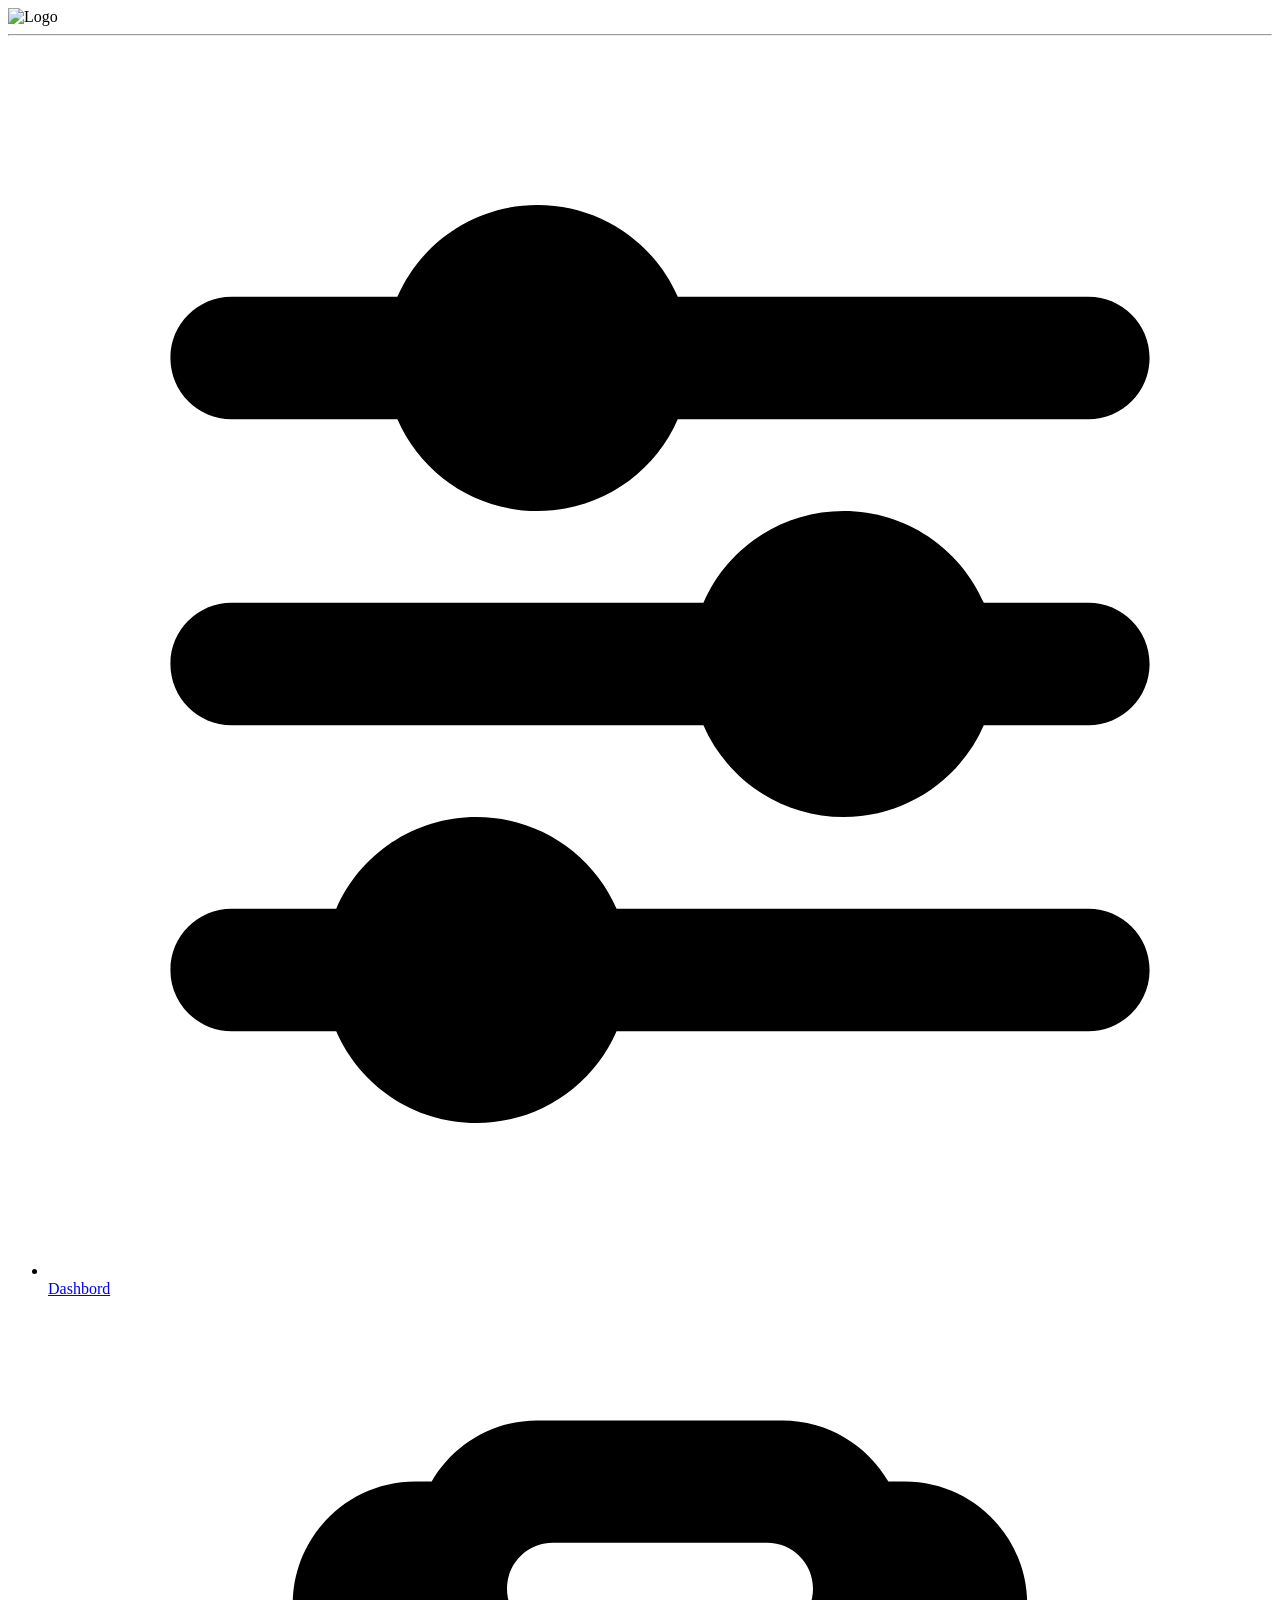
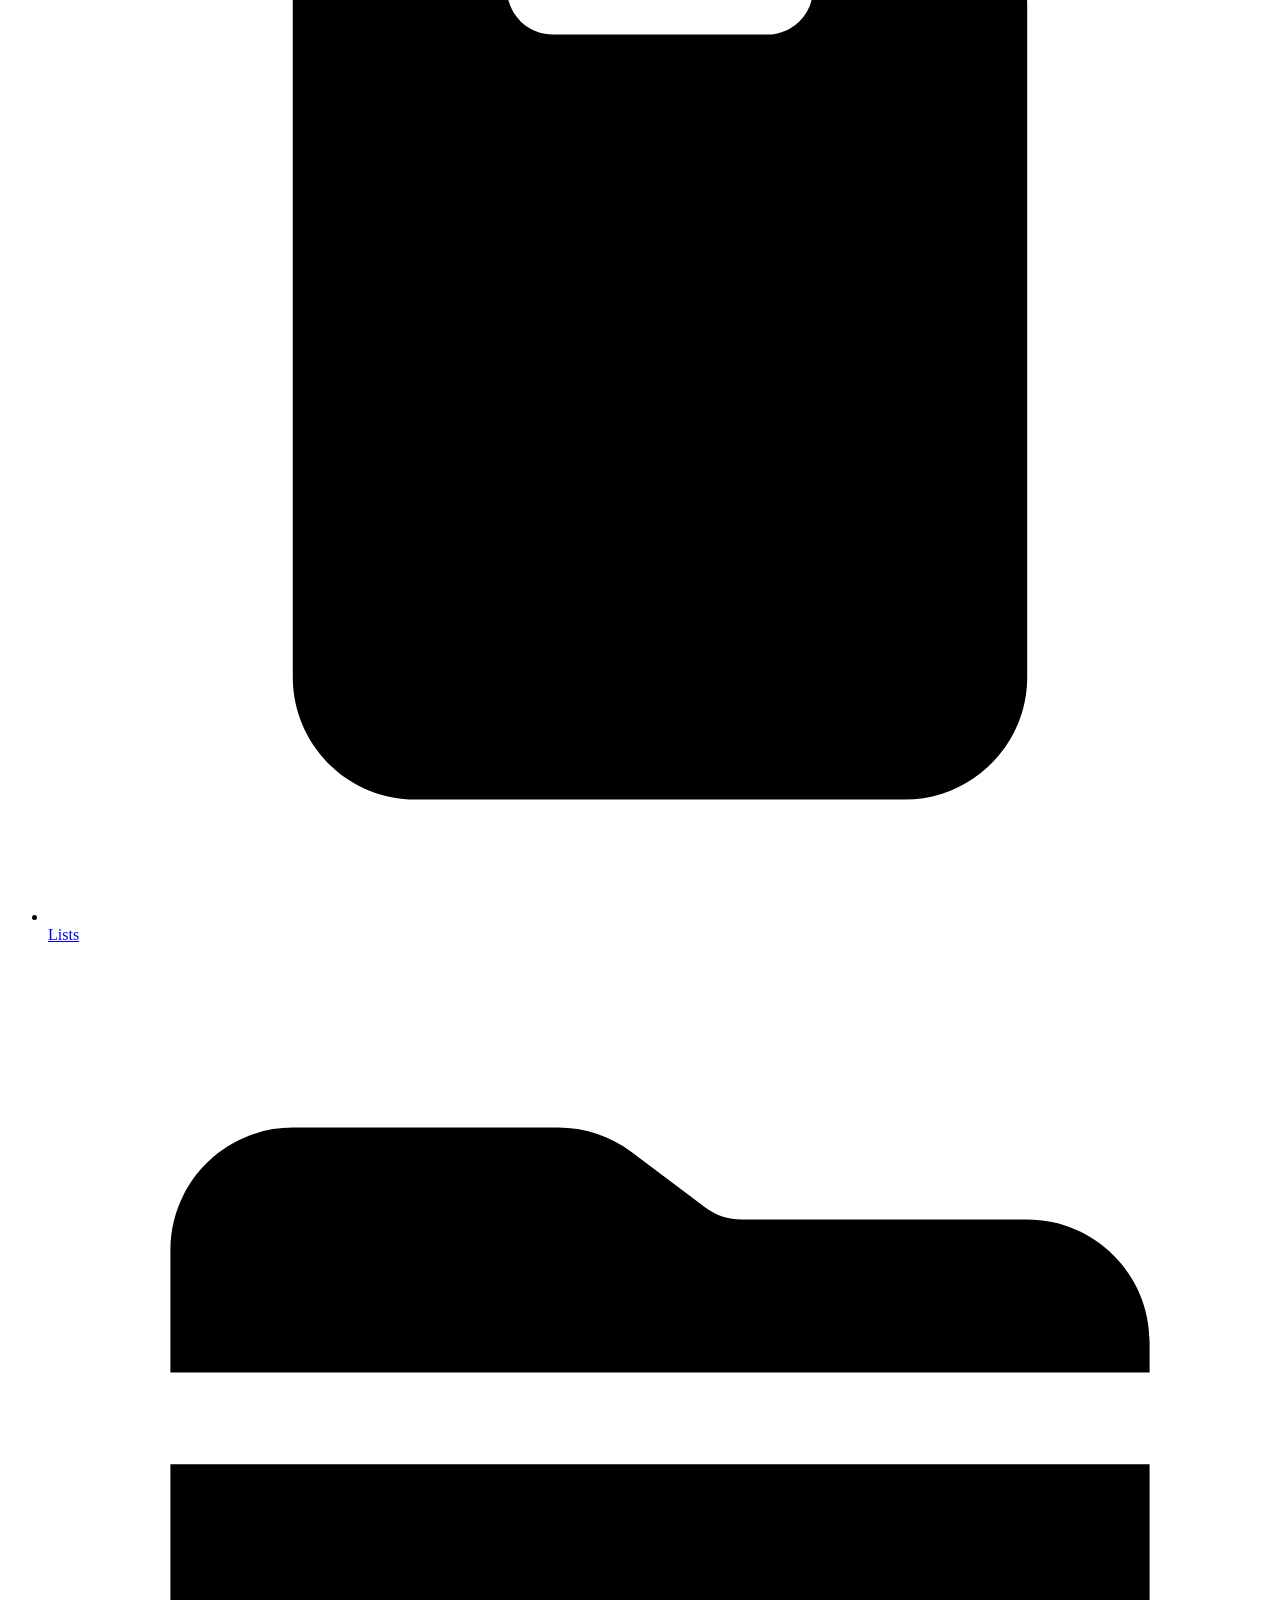
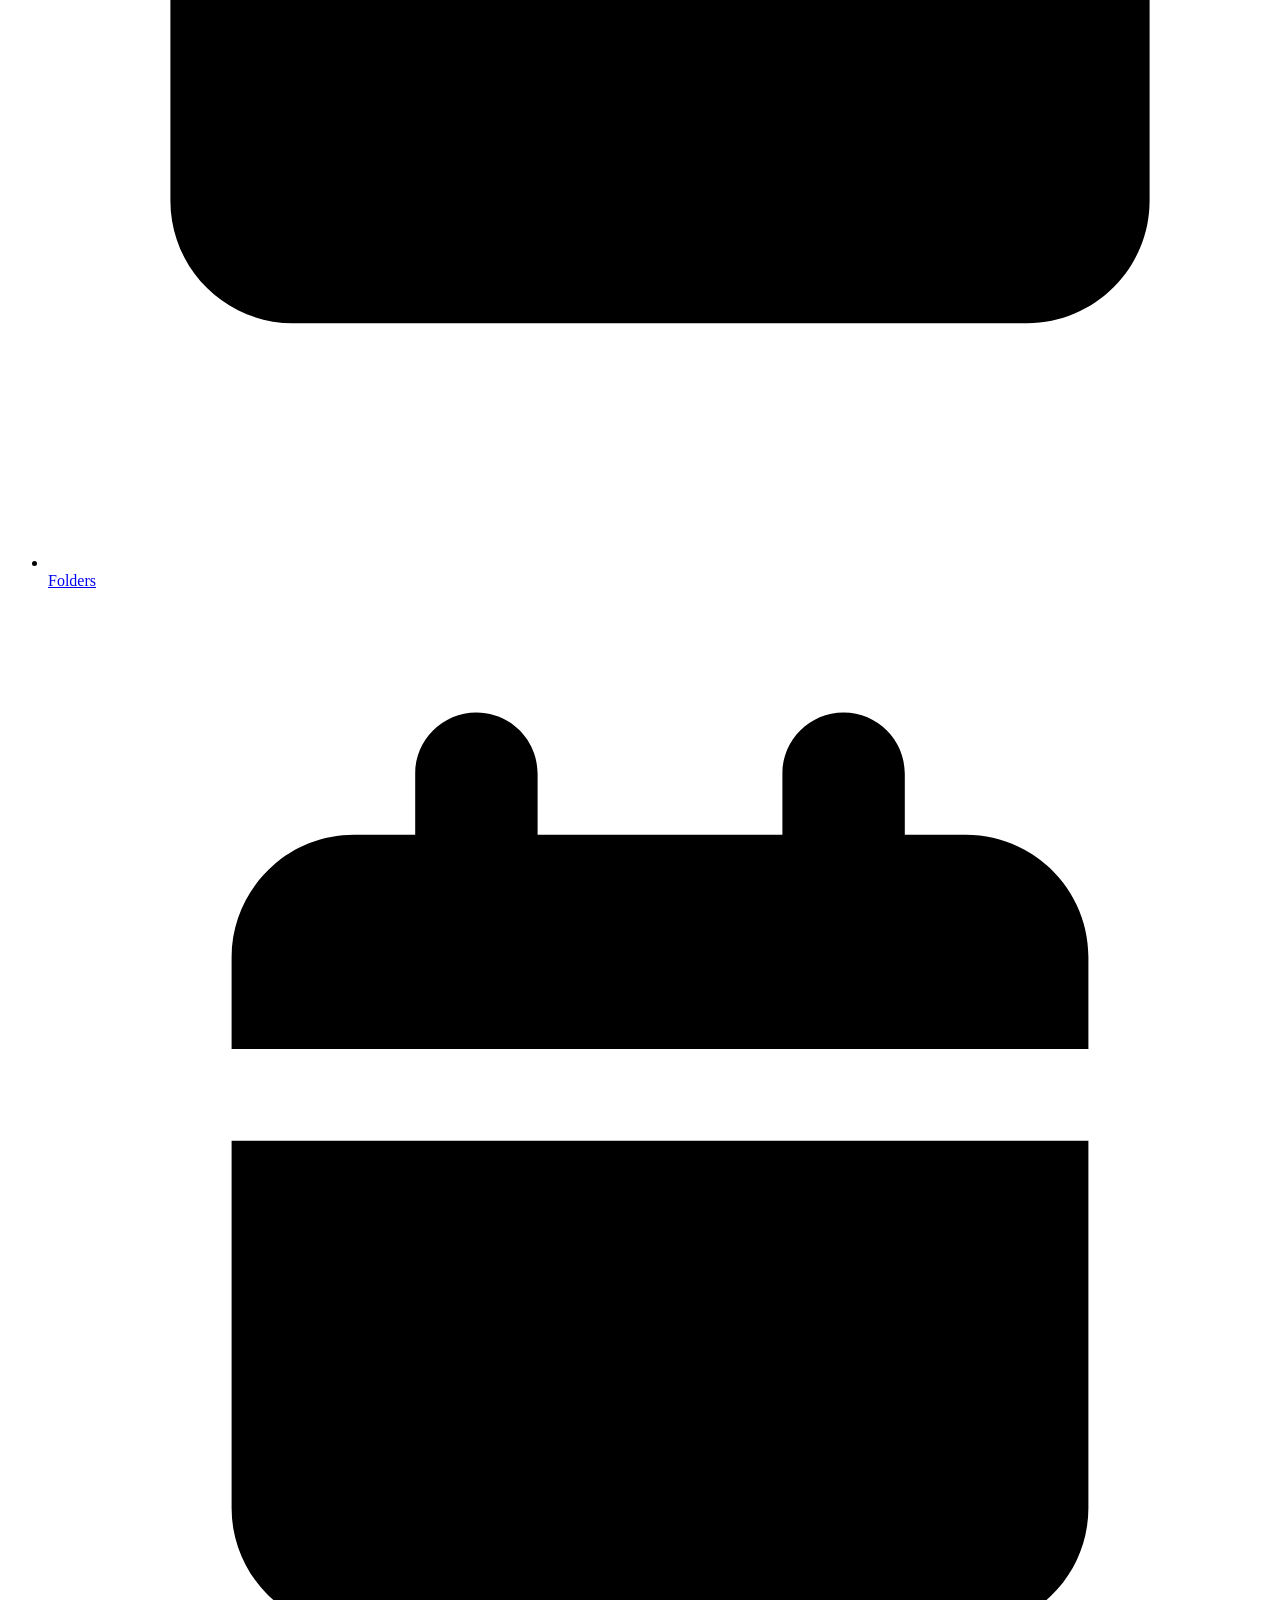
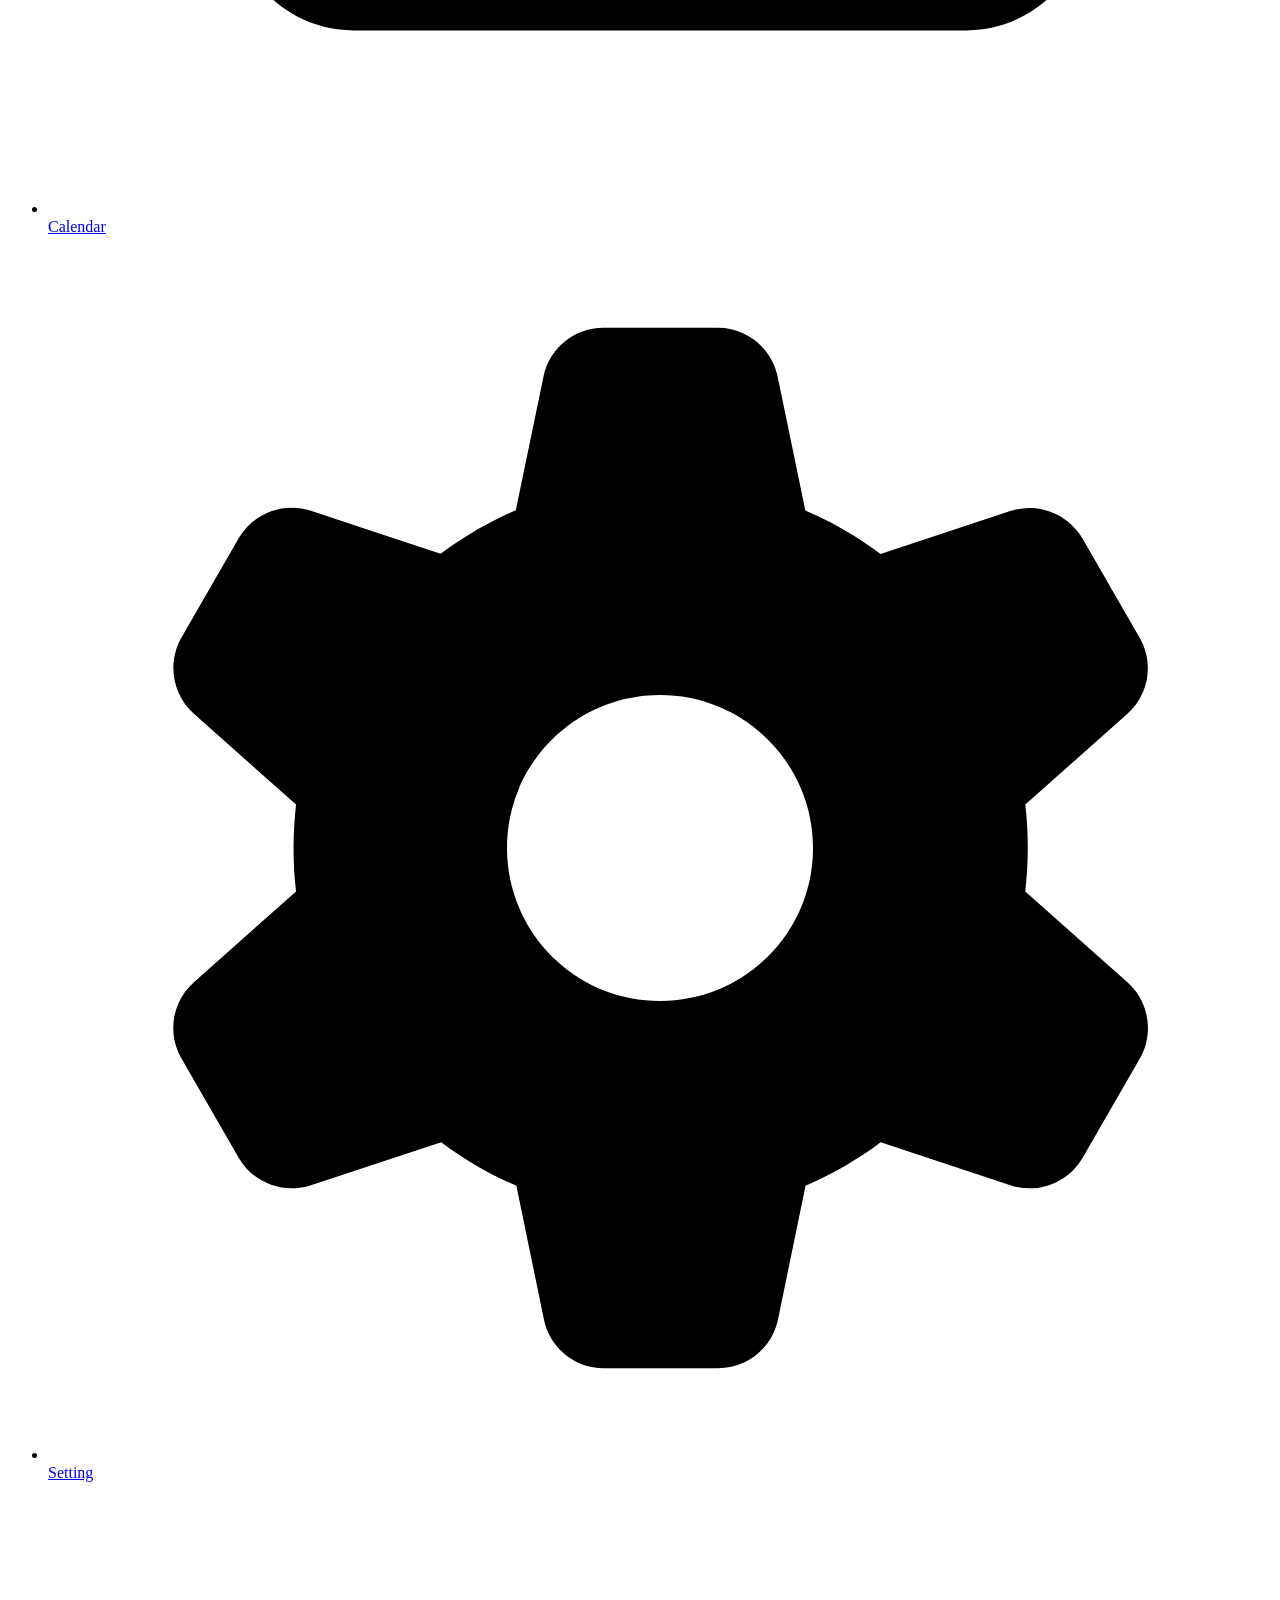
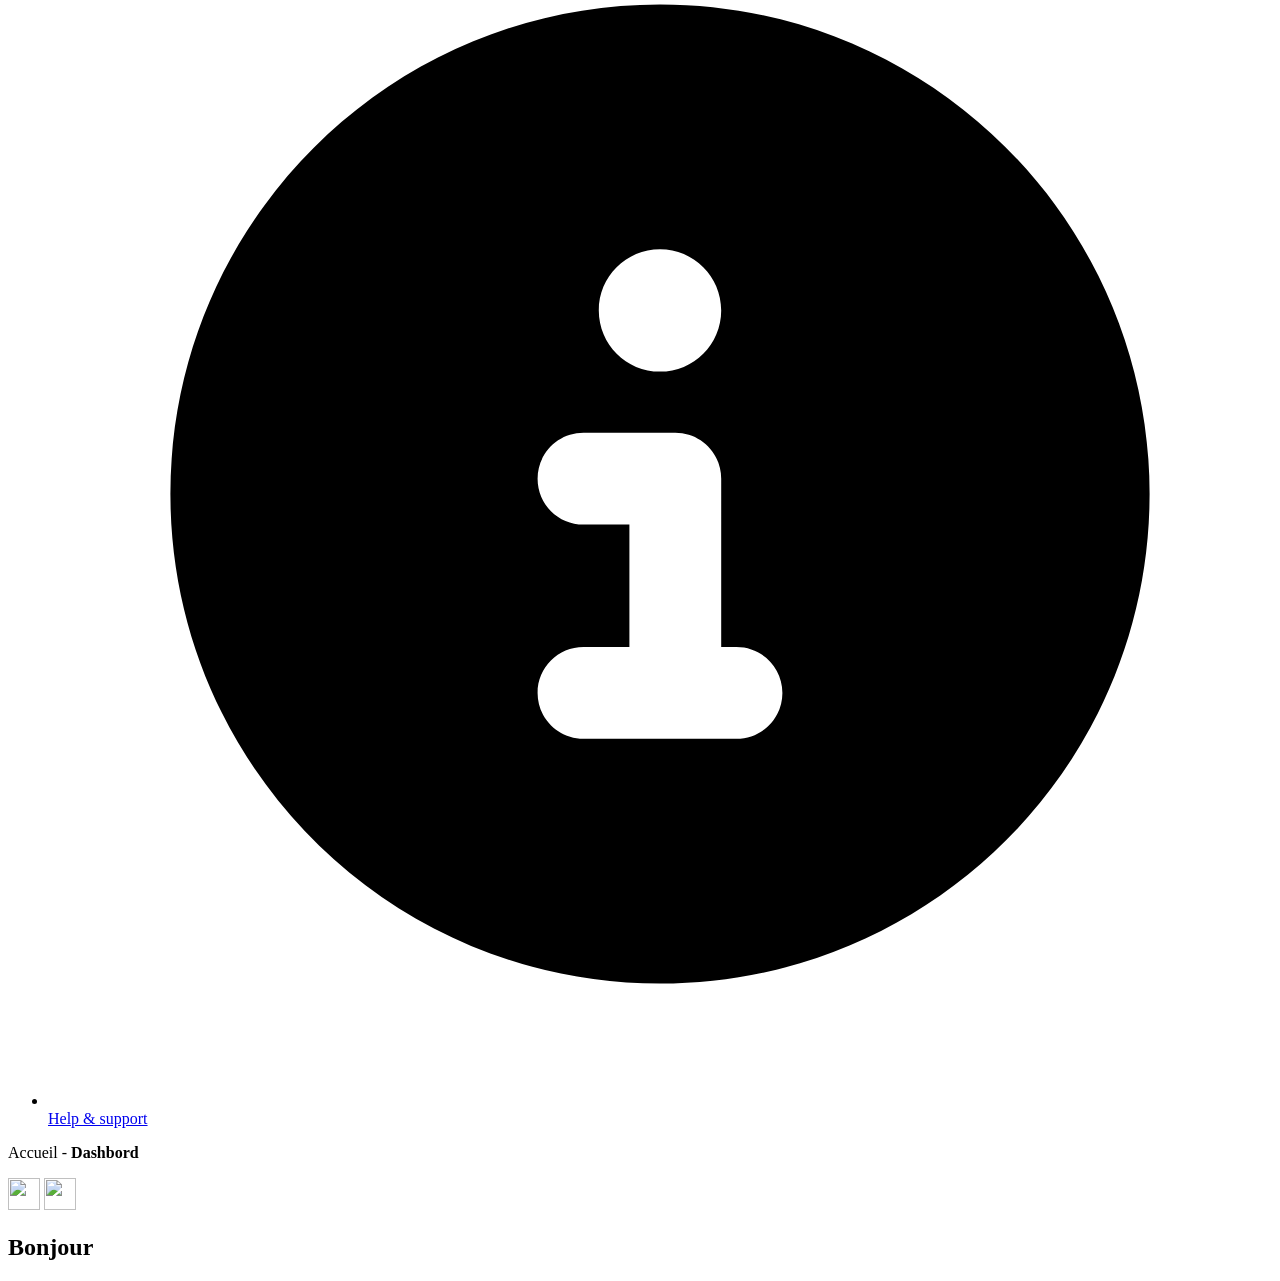
==== fichier html/index.html @ 692e1c7b "version 2" ====
<!DOCTYPE html>
<html lang="fr">

<head>
    <title>Ma Todo-list</title>
    <meta charset="UTF-8">
    <meta name="viewport" content="width=device-width, initial-scale=1.0">
    <link rel="stylesheet" href="C:\Users\Desktop Arielle\Desktop\todoList\fichier css\style.css">
</head>

<body>
    <div class="app">
        <div class="sidebar-container">
            <aside class="sidebar">
                <img src="C:\Users\Desktop Arielle\Desktop\todoList\images\logo.png" alt="Logo" class="logo" width="100" height="100" style="object-fit: cover;">
                <hr>
                <nav class="navbar">
                    <ul>
                        <li>
                            <a href="#" class="nav-item">
                                <svg xmlns="http://www.w3.org/2000/svg" viewBox="0 0 640 640">
                                    <path d="M96 128C78.3 128 64 142.3 64 160C64 177.7 78.3 192 96 192L182.7 192C195 220.3 223.2 240 256 240C288.8 240 317 220.3 329.3 192L544 192C561.7 192 576 177.7 576 160C576 142.3 561.7 128 544 128L329.3 128C317 99.7 288.8 80 256 80C223.2 80 195 99.7 182.7 128L96 128zM96 288C78.3 288 64 302.3 64 320C64 337.7 78.3 352 96 352L342.7 352C355 380.3 383.2 400 416 400C448.8 400 477 380.3 489.3 352L544 352C561.7 352 576 337.7 576 320C576 302.3 561.7 288 544 288L489.3 288C477 259.7 448.8 240 416 240C383.2 240 355 259.7 342.7 288L96 288zM96 448C78.3 448 64 462.3 64 480C64 497.7 78.3 512 96 512L150.7 512C163 540.3 191.2 560 224 560C256.8 560 285 540.3 297.3 512L544 512C561.7 512 576 497.7 576 480C576 462.3 561.7 448 544 448L297.3 448C285 419.7 256.8 400 224 400C191.2 400 163 419.7 150.7 448L96 448z"/>
                                </svg>
                                <span>Dashbord</span>
                            </a>
                        </li>
                        <li>
                            <a href="#" class="nav-item">
                                <svg xmlns="http://www.w3.org/2000/svg" viewBox="0 0 640 640">
                                    <path
                                        d="M448 96L439.4 96C428.4 76.9 407.7 64 384 64L256 64C232.3 64 211.6 76.9 200.6 96L192 96C156.7 96 128 124.7 128 160L128 512C128 547.3 156.7 576 192 576L448 576C483.3 576 512 547.3 512 512L512 160C512 124.7 483.3 96 448 96zM264 176C250.7 176 240 165.3 240 152C240 138.7 250.7 128 264 128L376 128C389.3 128 400 138.7 400 152C400 165.3 389.3 176 376 176L264 176z" />
                                </svg>
                                <span>Lists</span>
                            </a>
                        </li>
                        <li>
                            <a href="#" class="nav-item">
                                <svg xmlns="http://www.w3.org/2000/svg" viewBox="0 0 640 640">
                                    <path
                                        d="M512 512L128 512C92.7 512 64 483.3 64 448L64 272L576 272L576 448C576 483.3 547.3 512 512 512zM576 224L64 224L64 160C64 124.7 92.7 96 128 96L266.7 96C280.5 96 294 100.5 305.1 108.8L343.5 137.6C349 141.8 355.8 144 362.7 144L512 144C547.3 144 576 172.7 576 208L576 224z" />
                                </svg>
                                <span>Folders</span>
                            </a>
                        </li>
                        <li>
                            <a href="#" class="nav-item">
                                <svg xmlns="http://www.w3.org/2000/svg" viewBox="0 0 640 640">
                                    <path
                                        d="M224 64C206.3 64 192 78.3 192 96L192 128L160 128C124.7 128 96 156.7 96 192L96 240L544 240L544 192C544 156.7 515.3 128 480 128L448 128L448 96C448 78.3 433.7 64 416 64C398.3 64 384 78.3 384 96L384 128L256 128L256 96C256 78.3 241.7 64 224 64zM96 288L96 480C96 515.3 124.7 544 160 544L480 544C515.3 544 544 515.3 544 480L544 288L96 288z" />
                                </svg>
                                <span>Calendar</span>
                            </a>
                        </li>
                        <li>
                            <a href="#" class="nav-item">
                                <svg xmlns="http://www.w3.org/2000/svg" viewBox="0 0 640 640">
                                    <path
                                        d="M259.1 73.5C262.1 58.7 275.2 48 290.4 48L350.2 48C365.4 48 378.5 58.7 381.5 73.5L396 143.5C410.1 149.5 423.3 157.2 435.3 166.3L503.1 143.8C517.5 139 533.3 145 540.9 158.2L570.8 210C578.4 223.2 575.7 239.8 564.3 249.9L511 297.3C511.9 304.7 512.3 312.3 512.3 320C512.3 327.7 511.8 335.3 511 342.7L564.4 390.2C575.8 400.3 578.4 417 570.9 430.1L541 481.9C533.4 495 517.6 501.1 503.2 496.3L435.4 473.8C423.3 482.9 410.1 490.5 396.1 496.6L381.7 566.5C378.6 581.4 365.5 592 350.4 592L290.6 592C275.4 592 262.3 581.3 259.3 566.5L244.9 496.6C230.8 490.6 217.7 482.9 205.6 473.8L137.5 496.3C123.1 501.1 107.3 495.1 99.7 481.9L69.8 430.1C62.2 416.9 64.9 400.3 76.3 390.2L129.7 342.7C128.8 335.3 128.4 327.7 128.4 320C128.4 312.3 128.9 304.7 129.7 297.3L76.3 249.8C64.9 239.7 62.3 223 69.8 209.9L99.7 158.1C107.3 144.9 123.1 138.9 137.5 143.7L205.3 166.2C217.4 157.1 230.6 149.5 244.6 143.4L259.1 73.5zM320.3 400C364.5 399.8 400.2 363.9 400 319.7C399.8 275.5 363.9 239.8 319.7 240C275.5 240.2 239.8 276.1 240 320.3C240.2 364.5 276.1 400.2 320.3 400z" />
                                </svg>
                                <span>Setting</span>
                            </a>
                        </li>
                        <li>
                            <a href="#" class="nav-item">
                                <svg xmlns="http://www.w3.org/2000/svg" viewBox="0 0 640 640">
                                    <path
                                        d="M320 576C461.4 576 576 461.4 576 320C576 178.6 461.4 64 320 64C178.6 64 64 178.6 64 320C64 461.4 178.6 576 320 576zM288 224C288 206.3 302.3 192 320 192C337.7 192 352 206.3 352 224C352 241.7 337.7 256 320 256C302.3 256 288 241.7 288 224zM280 288L328 288C341.3 288 352 298.7 352 312L352 400L360 400C373.3 400 384 410.7 384 424C384 437.3 373.3 448 360 448L280 448C266.7 448 256 437.3 256 424C256 410.7 266.7 400 280 400L304 400L304 336L280 336C266.7 336 256 325.3 256 312C256 298.7 266.7 288 280 288z" />
                                </svg>
                                <span>Help & support</span>
                            </a>
                        </li>
                    </ul>
                </nav>
            </aside>

        </div>

        <div class="container-app">
            <header>
                <div class="header-title">
                    <p>Accueil - <b>Dashbord</b></p>
                </div>
                <div class="header-lang">
                    <img src="C:\Users\Desktop Arielle\Desktop\todoList\images\icons8-france-32.png" alt="" width="32" height="32" style="object-fit: cover;">
                    <img src="C:\Users\Desktop Arielle\Desktop\todoList\images\icons8-usa-48.png" alt="" width="32" height="32" style="object-fit: cover;">

                </div>
                <div class="header-user">
                    <h2>Bonjour <span></span></h2>
                </div>
            </header>
        </div>

    </div>
    <!-- <div class="box">
        <div class="box1"></div>
        <div class="box2">
            <div class="box2-1">
                <h1>Ma Todo-list</h1>
                <p>Une application de gestion de tâches simple et efficace pour vous aider à rester organisé et productif.</p>
            </div>
            <div class="box2-2">
                <a href="fichier html/inscription.html" class="btn">S'inscrire</a>
                <a href="fichier html/connexion.html" class="btn">Se connecter</a>
            </div>
        </div>
    </div> -->

</body>

</html>
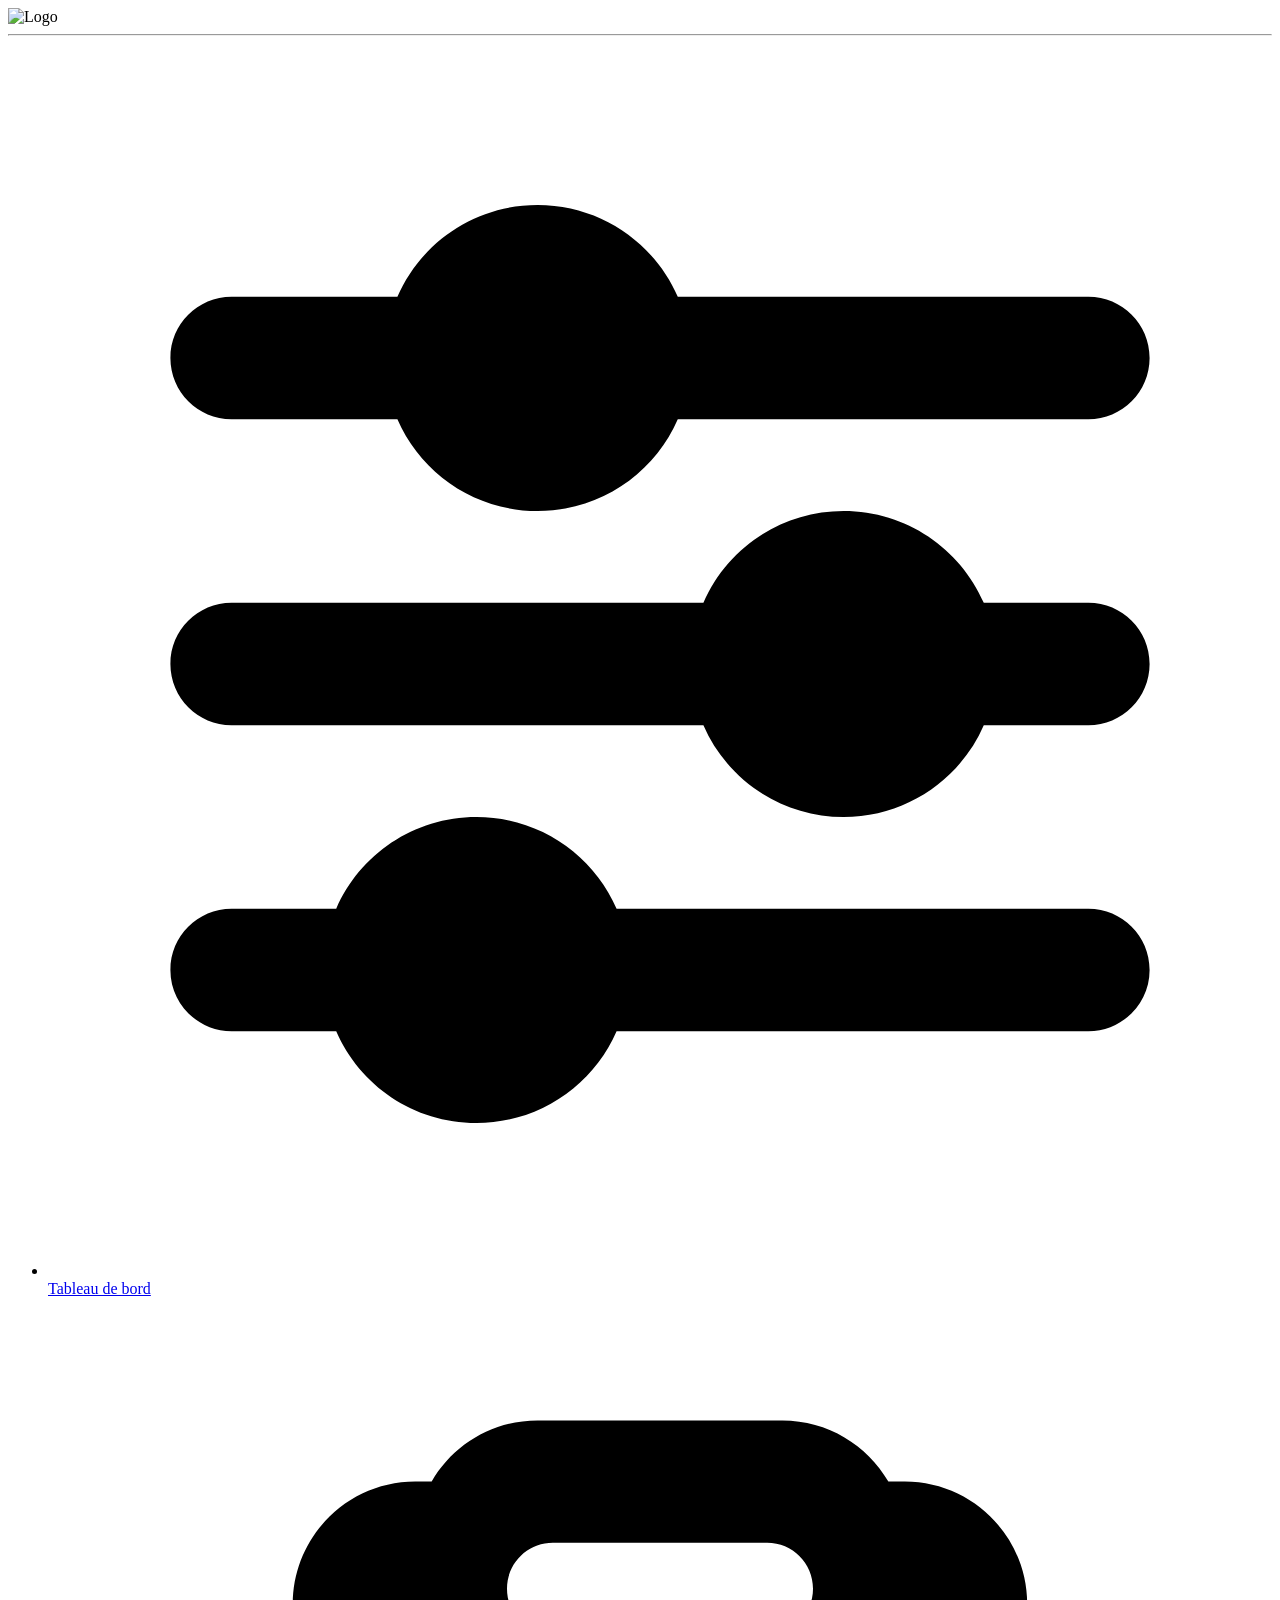
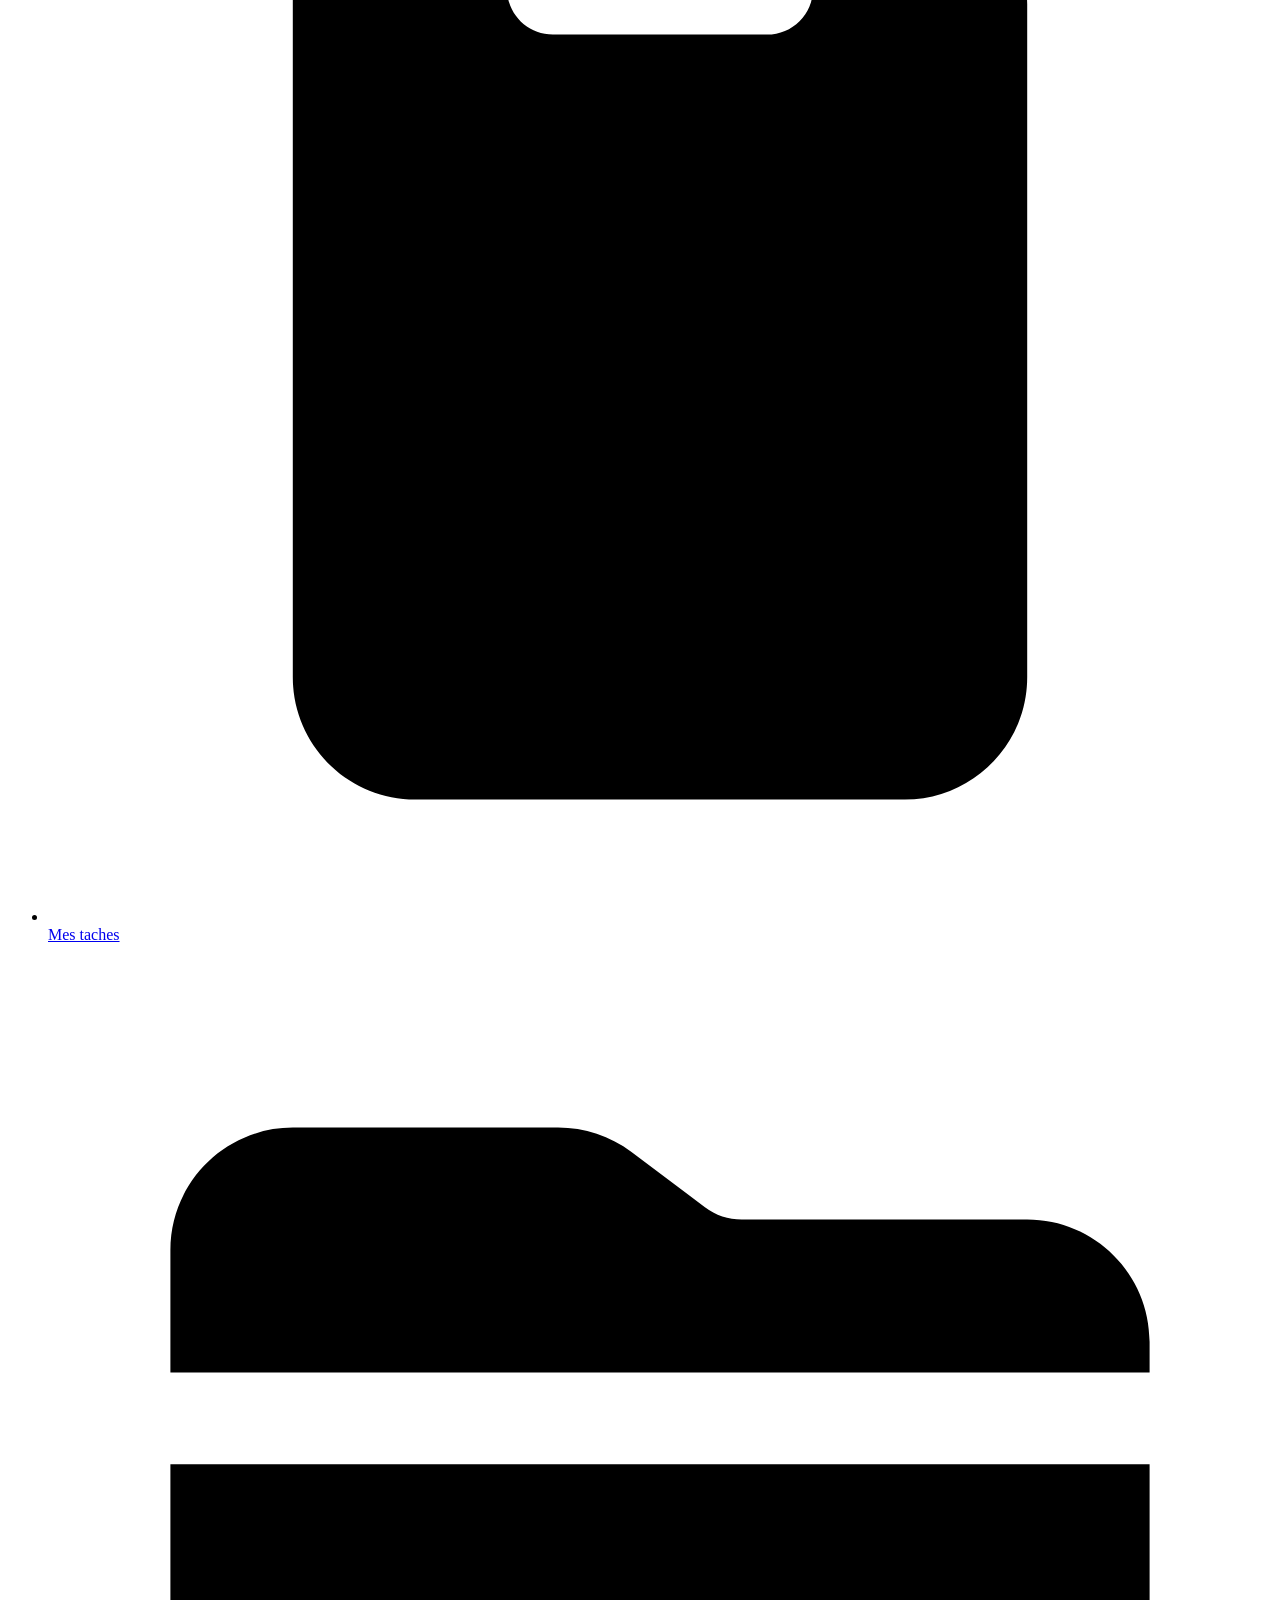
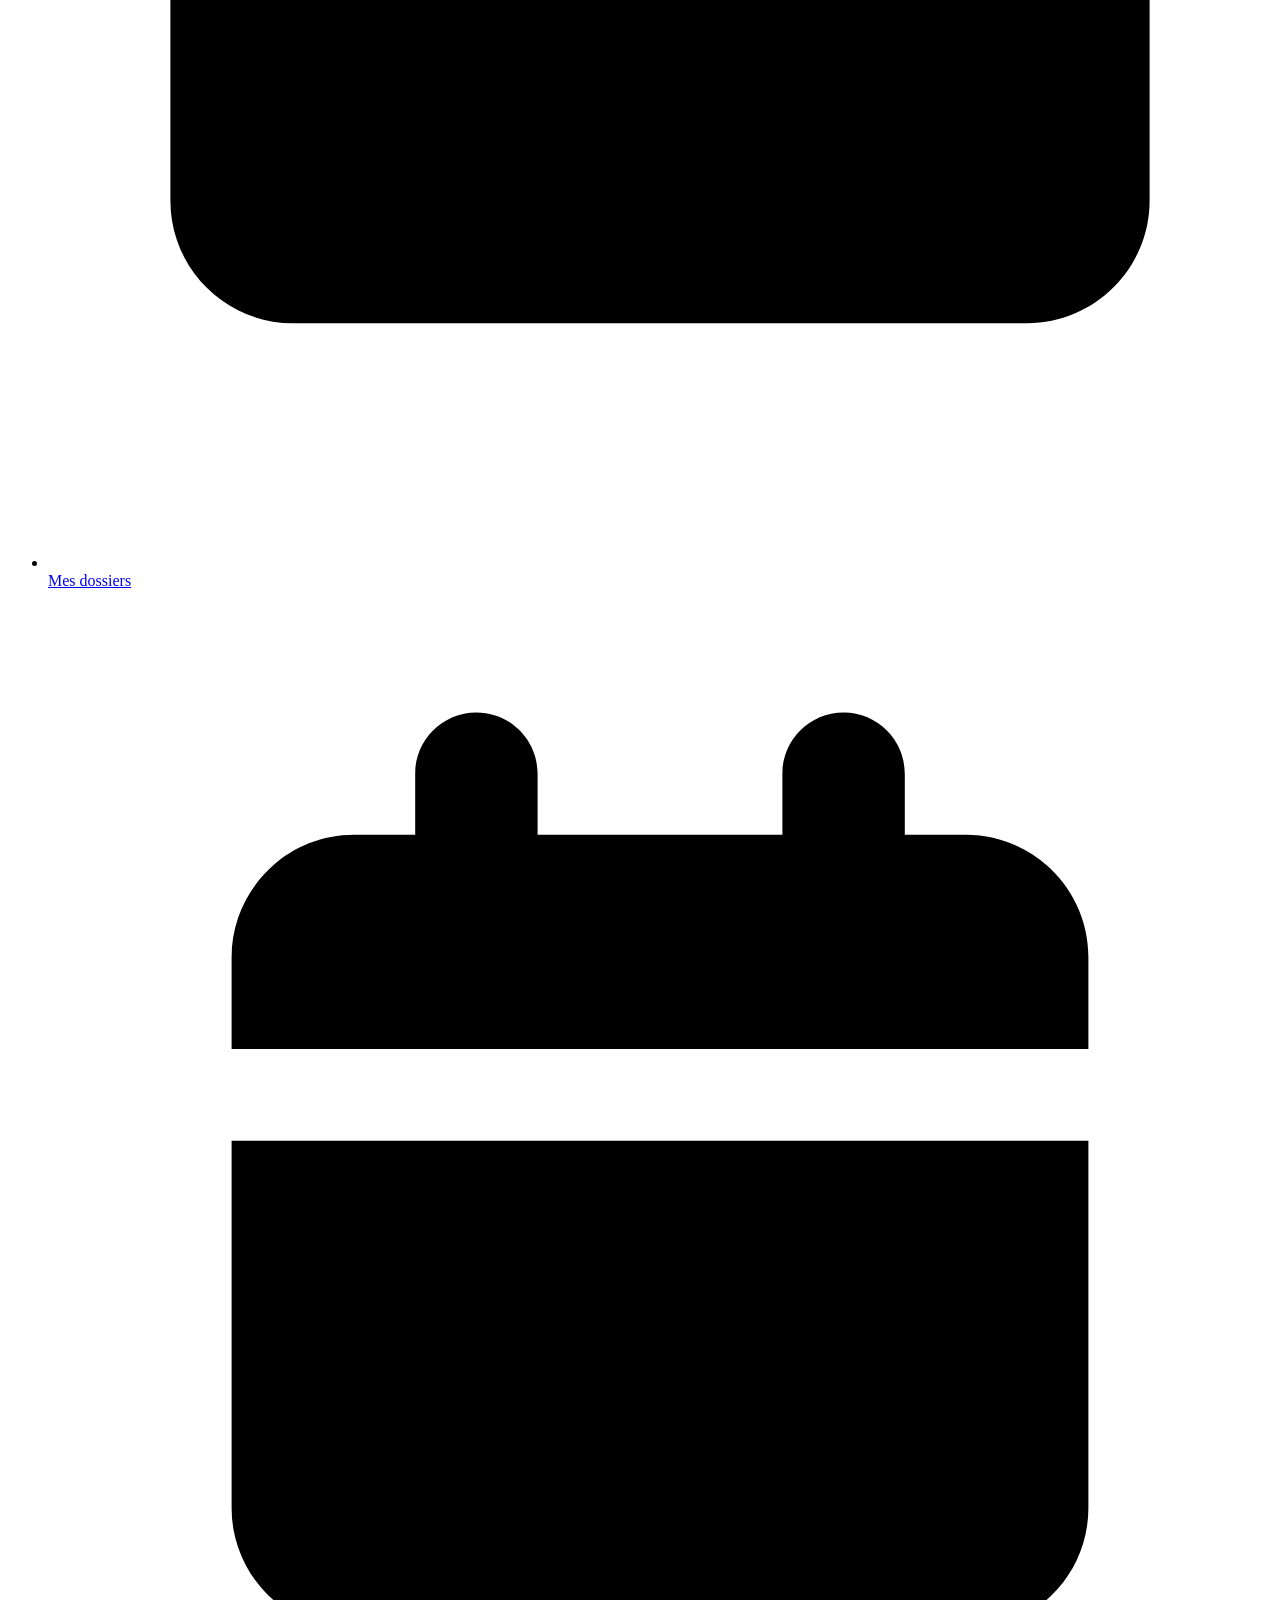
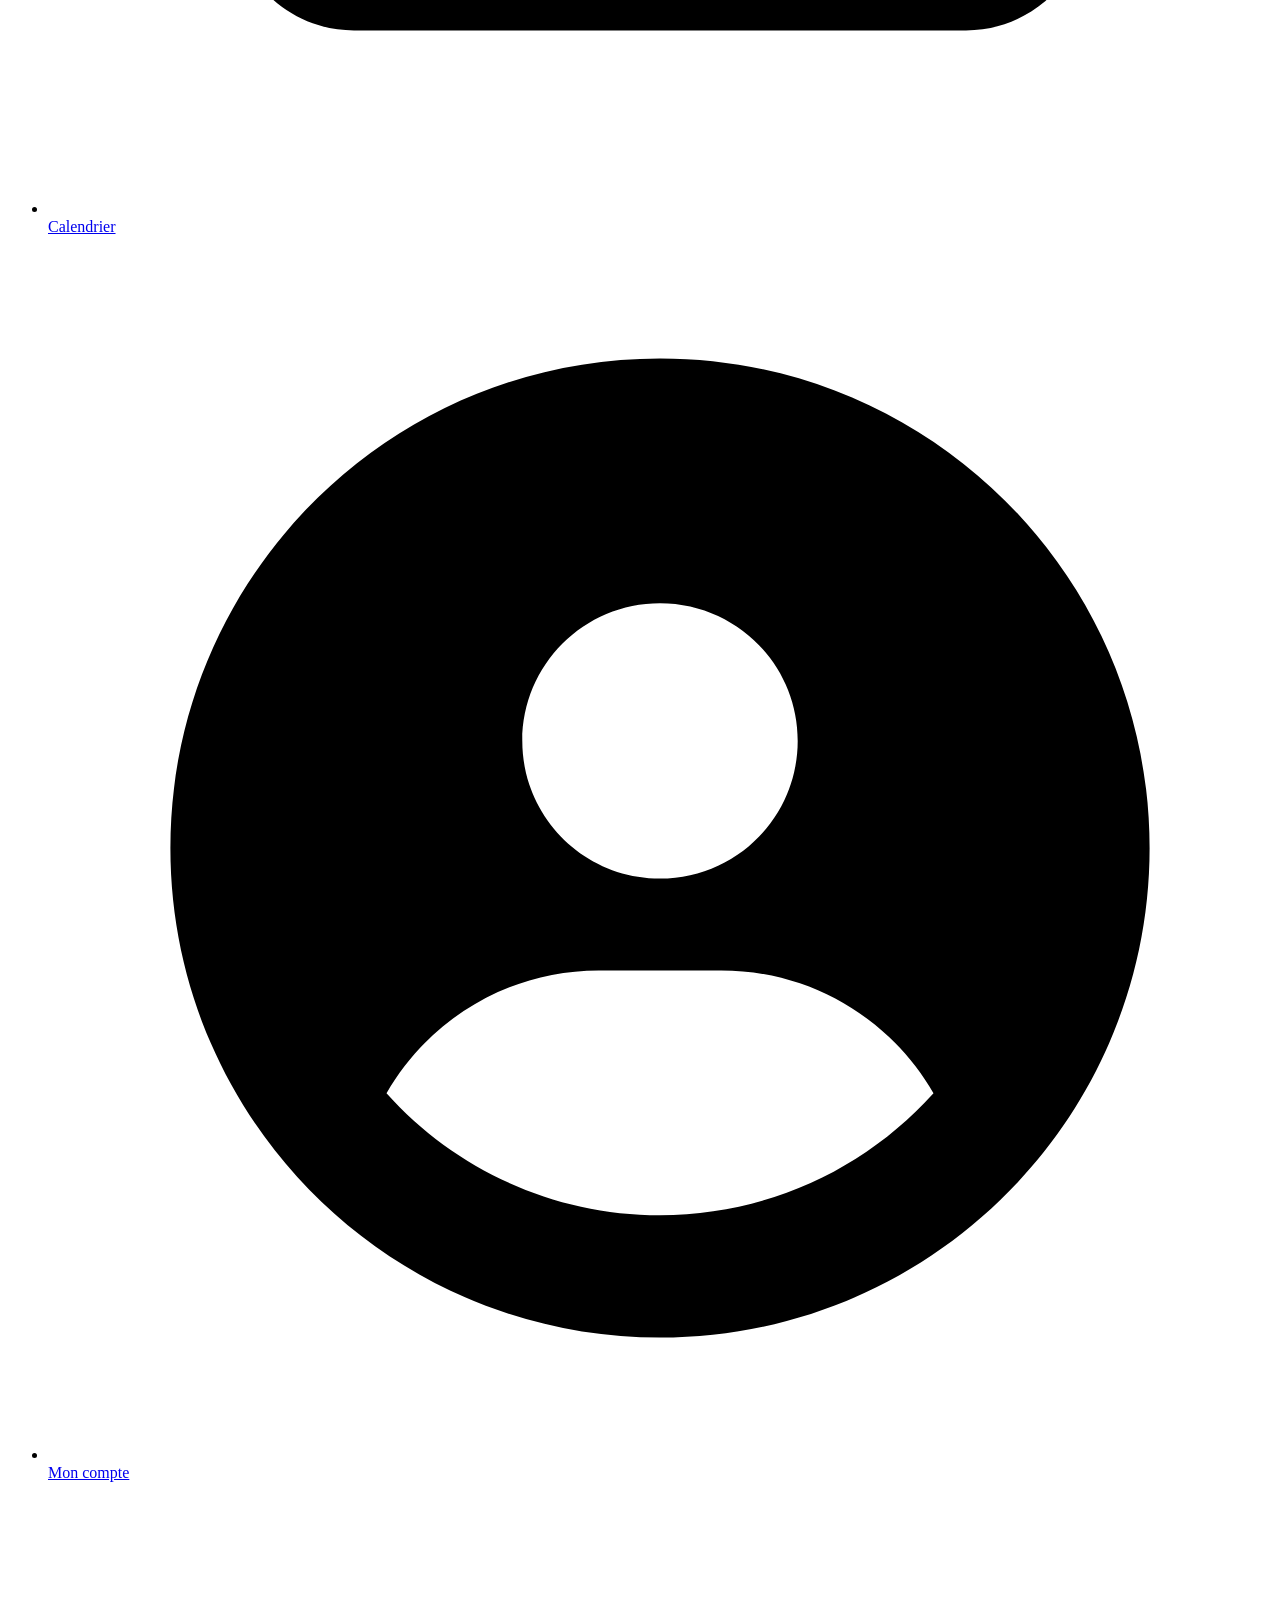
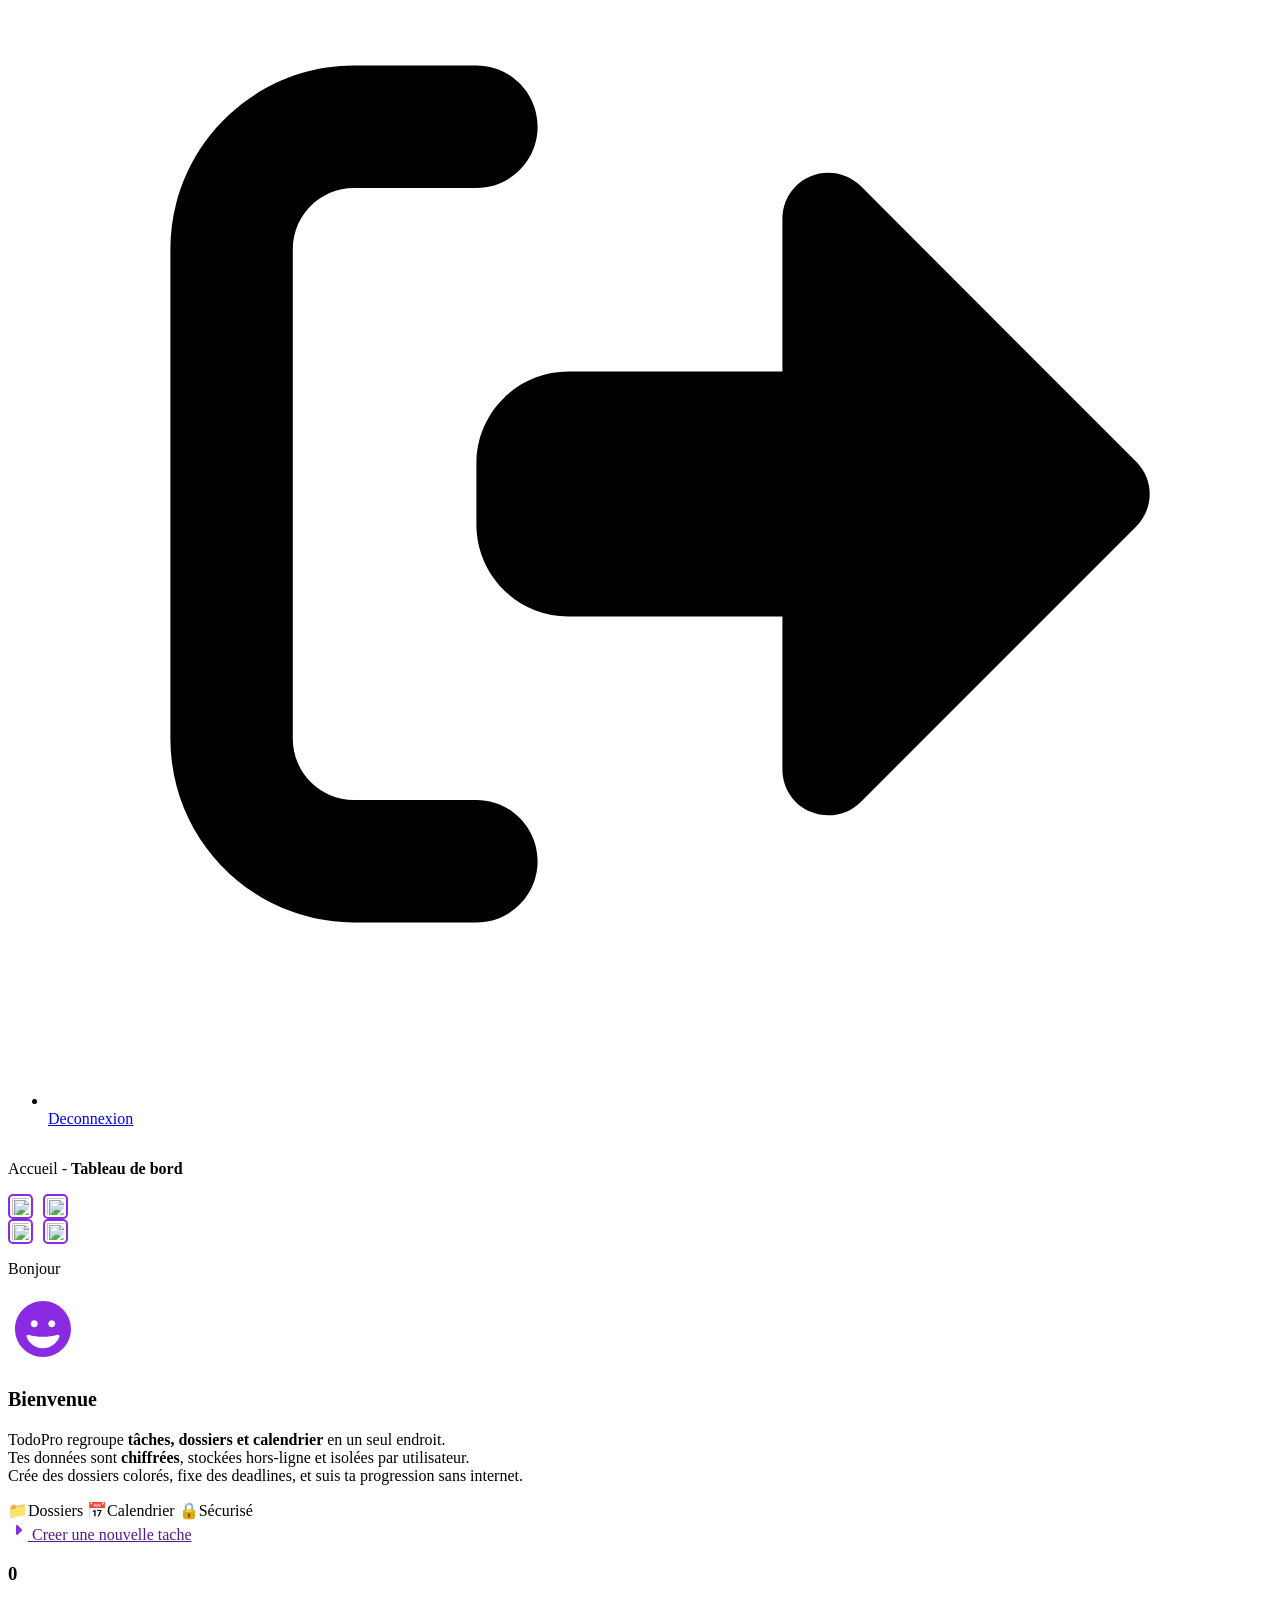
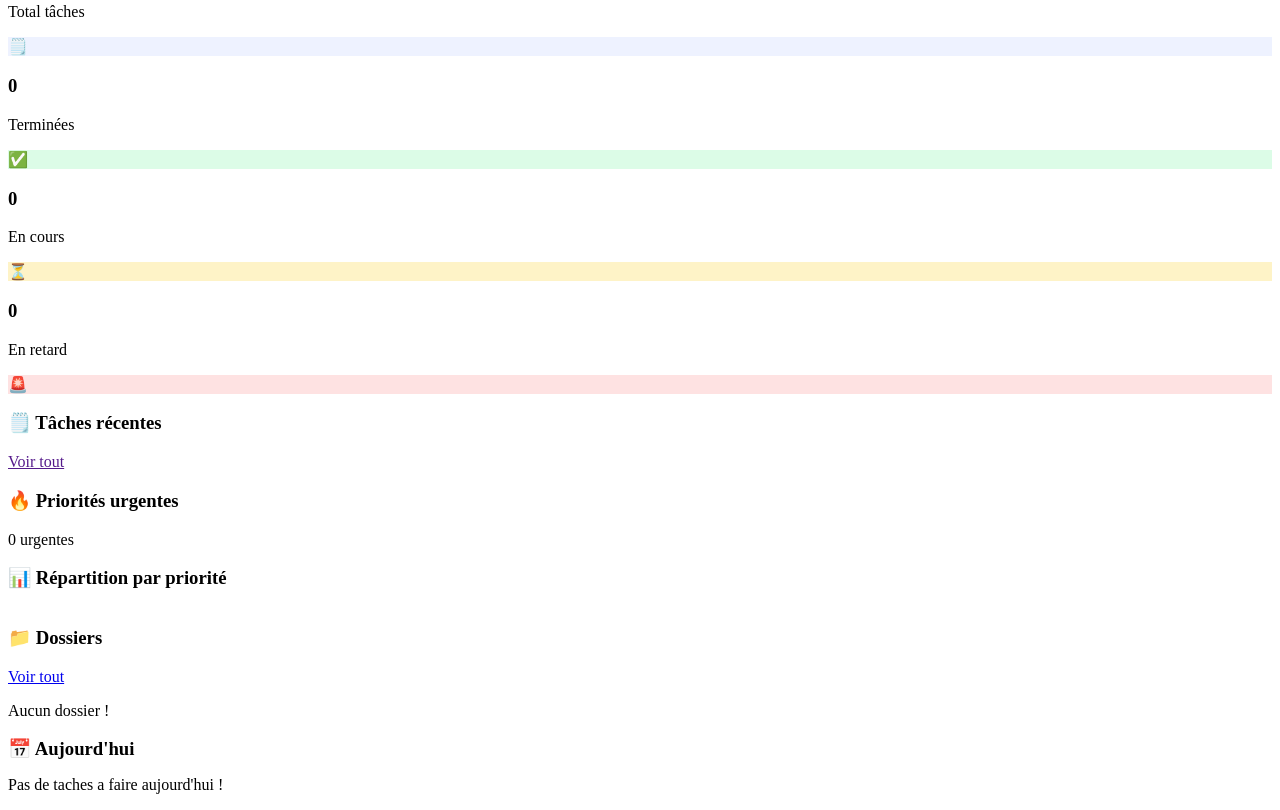
==== commit b1ef4d53: "version 3" ====
--- a/fichier html/index.html
+++ b/fichier html/index.html
@@ -2,7 +2,7 @@
 <html lang="fr">
 
 <head>
-    <title>Ma Todo-list</title>
+    <title>Ma Todo Pro</title>
     <meta charset="UTF-8">
     <meta name="viewport" content="width=device-width, initial-scale=1.0">
     <link rel="stylesheet" href="C:\Users\Desktop Arielle\Desktop\todoList\fichier css\style.css">
@@ -12,61 +12,68 @@
     <div class="app">
         <div class="sidebar-container">
             <aside class="sidebar">
-                <img src="C:\Users\Desktop Arielle\Desktop\todoList\images\logo.png" alt="Logo" class="logo" width="100" height="100" style="object-fit: cover;">
+                <img src="C:\Users\Desktop Arielle\Desktop\todoList\images\logo.png" alt="Logo" class="logo" width="100"
+                    height="100" style="object-fit: cover;">
                 <hr>
                 <nav class="navbar">
                     <ul>
                         <li>
+                            <a href="C:\Users\Desktop Arielle\Desktop\todoList\fichier html\index.html"
+                                class="nav-item">
+                                <svg xmlns="http://www.w3.org/2000/svg" viewBox="0 0 640 640">
+                                    <path
+                                        d="M96 128C78.3 128 64 142.3 64 160C64 177.7 78.3 192 96 192L182.7 192C195 220.3 223.2 240 256 240C288.8 240 317 220.3 329.3 192L544 192C561.7 192 576 177.7 576 160C576 142.3 561.7 128 544 128L329.3 128C317 99.7 288.8 80 256 80C223.2 80 195 99.7 182.7 128L96 128zM96 288C78.3 288 64 302.3 64 320C64 337.7 78.3 352 96 352L342.7 352C355 380.3 383.2 400 416 400C448.8 400 477 380.3 489.3 352L544 352C561.7 352 576 337.7 576 320C576 302.3 561.7 288 544 288L489.3 288C477 259.7 448.8 240 416 240C383.2 240 355 259.7 342.7 288L96 288zM96 448C78.3 448 64 462.3 64 480C64 497.7 78.3 512 96 512L150.7 512C163 540.3 191.2 560 224 560C256.8 560 285 540.3 297.3 512L544 512C561.7 512 576 497.7 576 480C576 462.3 561.7 448 544 448L297.3 448C285 419.7 256.8 400 224 400C191.2 400 163 419.7 150.7 448L96 448z" />
+                                </svg>
+                                <span>Tableau de bord</span>
+                            </a>
+                        </li>
+                        <li>
+                            <a href="C:\Users\Desktop Arielle\Desktop\todoList\fichier html\tache.html"
+                                class="nav-item">
+                                <svg xmlns="http://www.w3.org/2000/svg" viewBox="0 0 640 640">
+                                    <path
+                                        d="M448 96L439.4 96C428.4 76.9 407.7 64 384 64L256 64C232.3 64 211.6 76.9 200.6 96L192 96C156.7 96 128 124.7 128 160L128 512C128 547.3 156.7 576 192 576L448 576C483.3 576 512 547.3 512 512L512 160C512 124.7 483.3 96 448 96zM264 176C250.7 176 240 165.3 240 152C240 138.7 250.7 128 264 128L376 128C389.3 128 400 138.7 400 152C400 165.3 389.3 176 376 176L264 176z" />
+                                </svg>
+                                <span>Mes taches</span>
+                            </a>
+                        </li>
+                        <li>
+                            <a href="C:\Users\Desktop Arielle\Desktop\todoList\fichier html\dossier.html"
+                                class="nav-item">
+                                <svg xmlns="http://www.w3.org/2000/svg" viewBox="0 0 640 640">
+                                    <path
+                                        d="M512 512L128 512C92.7 512 64 483.3 64 448L64 272L576 272L576 448C576 483.3 547.3 512 512 512zM576 224L64 224L64 160C64 124.7 92.7 96 128 96L266.7 96C280.5 96 294 100.5 305.1 108.8L343.5 137.6C349 141.8 355.8 144 362.7 144L512 144C547.3 144 576 172.7 576 208L576 224z" />
+                                </svg>
+                                <span>Mes dossiers</span>
+                            </a>
+                        </li>
+                        <li>
+                            <a href="C:\Users\Desktop Arielle\Desktop\todoList\fichier html\calendrier.html"
+                                class="nav-item">
+                                <svg xmlns="http://www.w3.org/2000/svg" viewBox="0 0 640 640">
+                                    <path
+                                        d="M224 64C206.3 64 192 78.3 192 96L192 128L160 128C124.7 128 96 156.7 96 192L96 240L544 240L544 192C544 156.7 515.3 128 480 128L448 128L448 96C448 78.3 433.7 64 416 64C398.3 64 384 78.3 384 96L384 128L256 128L256 96C256 78.3 241.7 64 224 64zM96 288L96 480C96 515.3 124.7 544 160 544L480 544C515.3 544 544 515.3 544 480L544 288L96 288z" />
+                                </svg>
+                                <span>Calendrier</span>
+                            </a>
+                        </li>
+                        <li>
+                            <a href="C:\Users\Desktop Arielle\Desktop\todoList\fichier html\compte.html"
+                                class="nav-item">
+                                <svg xmlns="http://www.w3.org/2000/svg" viewBox="0 0 640 640">
+                                    <path
+                                        d="M463 448.2C440.9 409.8 399.4 384 352 384L288 384C240.6 384 199.1 409.8 177 448.2C212.2 487.4 263.2 512 320 512C376.8 512 427.8 487.3 463 448.2zM64 320C64 178.6 178.6 64 320 64C461.4 64 576 178.6 576 320C576 461.4 461.4 576 320 576C178.6 576 64 461.4 64 320zM320 336C359.8 336 392 303.8 392 264C392 224.2 359.8 192 320 192C280.2 192 248 224.2 248 264C248 303.8 280.2 336 320 336z" />
+                                </svg>
+                                <span>Mon compte</span>
+                            </a>
+                        </li>
+                        <li>
                             <a href="#" class="nav-item">
                                 <svg xmlns="http://www.w3.org/2000/svg" viewBox="0 0 640 640">
-                                    <path d="M96 128C78.3 128 64 142.3 64 160C64 177.7 78.3 192 96 192L182.7 192C195 220.3 223.2 240 256 240C288.8 240 317 220.3 329.3 192L544 192C561.7 192 576 177.7 576 160C576 142.3 561.7 128 544 128L329.3 128C317 99.7 288.8 80 256 80C223.2 80 195 99.7 182.7 128L96 128zM96 288C78.3 288 64 302.3 64 320C64 337.7 78.3 352 96 352L342.7 352C355 380.3 383.2 400 416 400C448.8 400 477 380.3 489.3 352L544 352C561.7 352 576 337.7 576 320C576 302.3 561.7 288 544 288L489.3 288C477 259.7 448.8 240 416 240C383.2 240 355 259.7 342.7 288L96 288zM96 448C78.3 448 64 462.3 64 480C64 497.7 78.3 512 96 512L150.7 512C163 540.3 191.2 560 224 560C256.8 560 285 540.3 297.3 512L544 512C561.7 512 576 497.7 576 480C576 462.3 561.7 448 544 448L297.3 448C285 419.7 256.8 400 224 400C191.2 400 163 419.7 150.7 448L96 448z"/>
-                                </svg>
-                                <span>Dashbord</span>
-                            </a>
-                        </li>
-                        <li>
-                            <a href="#" class="nav-item">
-                                <svg xmlns="http://www.w3.org/2000/svg" viewBox="0 0 640 640">
-                                    <path
-                                        d="M448 96L439.4 96C428.4 76.9 407.7 64 384 64L256 64C232.3 64 211.6 76.9 200.6 96L192 96C156.7 96 128 124.7 128 160L128 512C128 547.3 156.7 576 192 576L448 576C483.3 576 512 547.3 512 512L512 160C512 124.7 483.3 96 448 96zM264 176C250.7 176 240 165.3 240 152C240 138.7 250.7 128 264 128L376 128C389.3 128 400 138.7 400 152C400 165.3 389.3 176 376 176L264 176z" />
-                                </svg>
-                                <span>Lists</span>
-                            </a>
-                        </li>
-                        <li>
-                            <a href="#" class="nav-item">
-                                <svg xmlns="http://www.w3.org/2000/svg" viewBox="0 0 640 640">
-                                    <path
-                                        d="M512 512L128 512C92.7 512 64 483.3 64 448L64 272L576 272L576 448C576 483.3 547.3 512 512 512zM576 224L64 224L64 160C64 124.7 92.7 96 128 96L266.7 96C280.5 96 294 100.5 305.1 108.8L343.5 137.6C349 141.8 355.8 144 362.7 144L512 144C547.3 144 576 172.7 576 208L576 224z" />
-                                </svg>
-                                <span>Folders</span>
-                            </a>
-                        </li>
-                        <li>
-                            <a href="#" class="nav-item">
-                                <svg xmlns="http://www.w3.org/2000/svg" viewBox="0 0 640 640">
-                                    <path
-                                        d="M224 64C206.3 64 192 78.3 192 96L192 128L160 128C124.7 128 96 156.7 96 192L96 240L544 240L544 192C544 156.7 515.3 128 480 128L448 128L448 96C448 78.3 433.7 64 416 64C398.3 64 384 78.3 384 96L384 128L256 128L256 96C256 78.3 241.7 64 224 64zM96 288L96 480C96 515.3 124.7 544 160 544L480 544C515.3 544 544 515.3 544 480L544 288L96 288z" />
-                                </svg>
-                                <span>Calendar</span>
-                            </a>
-                        </li>
-                        <li>
-                            <a href="#" class="nav-item">
-                                <svg xmlns="http://www.w3.org/2000/svg" viewBox="0 0 640 640">
-                                    <path
-                                        d="M259.1 73.5C262.1 58.7 275.2 48 290.4 48L350.2 48C365.4 48 378.5 58.7 381.5 73.5L396 143.5C410.1 149.5 423.3 157.2 435.3 166.3L503.1 143.8C517.5 139 533.3 145 540.9 158.2L570.8 210C578.4 223.2 575.7 239.8 564.3 249.9L511 297.3C511.9 304.7 512.3 312.3 512.3 320C512.3 327.7 511.8 335.3 511 342.7L564.4 390.2C575.8 400.3 578.4 417 570.9 430.1L541 481.9C533.4 495 517.6 501.1 503.2 496.3L435.4 473.8C423.3 482.9 410.1 490.5 396.1 496.6L381.7 566.5C378.6 581.4 365.5 592 350.4 592L290.6 592C275.4 592 262.3 581.3 259.3 566.5L244.9 496.6C230.8 490.6 217.7 482.9 205.6 473.8L137.5 496.3C123.1 501.1 107.3 495.1 99.7 481.9L69.8 430.1C62.2 416.9 64.9 400.3 76.3 390.2L129.7 342.7C128.8 335.3 128.4 327.7 128.4 320C128.4 312.3 128.9 304.7 129.7 297.3L76.3 249.8C64.9 239.7 62.3 223 69.8 209.9L99.7 158.1C107.3 144.9 123.1 138.9 137.5 143.7L205.3 166.2C217.4 157.1 230.6 149.5 244.6 143.4L259.1 73.5zM320.3 400C364.5 399.8 400.2 363.9 400 319.7C399.8 275.5 363.9 239.8 319.7 240C275.5 240.2 239.8 276.1 240 320.3C240.2 364.5 276.1 400.2 320.3 400z" />
-                                </svg>
-                                <span>Setting</span>
-                            </a>
-                        </li>
-                        <li>
-                            <a href="#" class="nav-item">
-                                <svg xmlns="http://www.w3.org/2000/svg" viewBox="0 0 640 640">
-                                    <path
-                                        d="M320 576C461.4 576 576 461.4 576 320C576 178.6 461.4 64 320 64C178.6 64 64 178.6 64 320C64 461.4 178.6 576 320 576zM288 224C288 206.3 302.3 192 320 192C337.7 192 352 206.3 352 224C352 241.7 337.7 256 320 256C302.3 256 288 241.7 288 224zM280 288L328 288C341.3 288 352 298.7 352 312L352 400L360 400C373.3 400 384 410.7 384 424C384 437.3 373.3 448 360 448L280 448C266.7 448 256 437.3 256 424C256 410.7 266.7 400 280 400L304 400L304 336L280 336C266.7 336 256 325.3 256 312C256 298.7 266.7 288 280 288z" />
-                                </svg>
-                                <span>Help & support</span>
+                                    <path
+                                        d="M569 337C578.4 327.6 578.4 312.4 569 303.1L425 159C418.1 152.1 407.8 150.1 398.8 153.8C389.8 157.5 384 166.3 384 176L384 256L272 256C245.5 256 224 277.5 224 304L224 336C224 362.5 245.5 384 272 384L384 384L384 464C384 473.7 389.8 482.5 398.8 486.2C407.8 489.9 418.1 487.9 425 481L569 337zM224 160C241.7 160 256 145.7 256 128C256 110.3 241.7 96 224 96L160 96C107 96 64 139 64 192L64 448C64 501 107 544 160 544L224 544C241.7 544 256 529.7 256 512C256 494.3 241.7 480 224 480L160 480C142.3 480 128 465.7 128 448L128 192C128 174.3 142.3 160 160 160L224 160z" />
+                                </svg>
+                                <span>Deconnexion</span>
                             </a>
                         </li>
                     </ul>
@@ -77,35 +84,138 @@
 
         <div class="container-app">
             <header>
-                <div class="header-title">
-                    <p>Accueil - <b>Dashbord</b></p>
-                </div>
-                <div class="header-lang">
-                    <img src="C:\Users\Desktop Arielle\Desktop\todoList\images\icons8-france-32.png" alt="" width="32" height="32" style="object-fit: cover;">
-                    <img src="C:\Users\Desktop Arielle\Desktop\todoList\images\icons8-usa-48.png" alt="" width="32" height="32" style="object-fit: cover;">
-
-                </div>
-                <div class="header-user">
-                    <h2>Bonjour <span></span></h2>
+                <div class="header-title" style="display: flex; align-items: center; gap: 10px;">
+                    <p>Accueil - <b>Tableau de bord</b></p>
+                </div>
+                <div class="header-lang" style="display: flex; align-items: center; gap: 10px;">
+                    <img src="C:\Users\Desktop Arielle\Desktop\todoList\images\icons8-france-48.png" alt="" width="25"
+                        height="25"
+                        style="object-fit: cover; border: 2px solid blueviolet; border-radius:5px; box-sizing: border-box; padding: 2px;">
+                    <img src="C:\Users\Desktop Arielle\Desktop\todoList\images\icons8-usa-48.png" alt="" width="25"
+                        height="25"
+                        style="object-fit: cover; border: 2px solid blueviolet; border-radius:5px; box-sizing: border-box; padding: 2px;">
+
+                </div>
+                <div class="header-theme" style="display: flex; align-items: center; gap: 10px;">
+                    <img src="C:\Users\Desktop Arielle\Desktop\todoList\images\icons8-sun-30.png" alt="" width="25"
+                        height="25"
+                        style="object-fit: cover; border: 2px solid blueviolet; border-radius:5px; box-sizing: border-box; padding: 2px;">
+                    <img src="C:\Users\Desktop Arielle\Desktop\todoList\images\icons8-moon-50.png" alt="" width="25"
+                        height="25"
+                        style="object-fit: cover; border:2px solid blueviolet; border-radius:5px; box-sizing: border-box; padding: 2px;">
+
+                </div>
+                <div class="header-user" style="display: flex; align-items: center; gap: 10px;">
+                    <p>Bonjour <span id="userName"></span></p>
                 </div>
             </header>
+
+            <div class="box-container">
+                <div class="banniere">
+                    <div class="bann1">
+                        <div>
+                            <svg xmlns="http://www.w3.org/2000/svg" viewBox="0 0 640 640"
+                                style="width: 70px;  height:70px; fill: blueviolet">
+                                <path
+                                    d="M320 576C461.4 576 576 461.4 576 320C576 178.6 461.4 64 320 64C178.6 64 64 178.6 64 320C64 461.4 178.6 576 320 576zM450.7 372.9C462.6 369.2 474.6 379.2 470.3 391C447.9 452.3 389 496.1 320 496.1C251 496.1 192.1 452.2 169.7 390.9C165.4 379.1 177.4 369.1 189.3 372.8C228.5 385 273 391.9 320 391.9C367 391.9 411.5 385 450.7 372.8zM208 272C208 254.3 222.3 240 240 240C257.7 240 272 254.3 272 272C272 289.7 257.7 304 240 304C222.3 304 208 289.7 208 272zM400 240C417.7 240 432 254.3 432 272C432 289.7 417.7 304 400 304C382.3 304 368 289.7 368 272C368 254.3 382.3 240 400 240z" />
+                            </svg>
+                        </div>
+                        <div>
+                            <h3 style="font-size: 20px; font-family: 'Times New Roman', Times, serif;">Bienvenue <span id="userName"></span></h3>
+                            <p>
+                                TodoPro regroupe <strong>tâches, dossiers et calendrier</strong> en un seul endroit. <br>
+                                Tes données sont <strong>chiffrées</strong>, stockées hors-ligne et isolées par
+                                utilisateur. <br>
+                                Crée des dossiers colorés, fixe des deadlines, et suis ta progression sans internet.
+                            </p>
+                            <div class="card-tags">
+                                <span>📁Dossiers</span>
+                                <span>📅Calendrier</span>
+                                <span>🔒Sécurisé</span>
+                            </div>
+                        </div>
+                    </div>
+                    <div class="bann2">
+                        <a href="" id="taskBtn">
+                            <svg xmlns="http://www.w3.org/2000/svg" viewBox="0 0 640 640" style="width: 20px; height: 20px; fill: blueviolet"><path d="M441.3 299.8C451.5 312.4 450.8 330.9 439.1 342.6L311.1 470.6C301.9 479.8 288.2 482.5 276.2 477.5C264.2 472.5 256.5 460.9 256.5 448L256.5 192C256.5 179.1 264.3 167.4 276.3 162.4C288.3 157.4 302 160.2 311.2 169.3L439.2 297.3L441.4 299.7z"/>
+                            </svg>
+                            Creer une nouvelle tache
+                        </a>
+                    </div>
+                </div>
+            </div>
+
+            <div class="stats">
+                <div class="stat">
+                    <div>
+                        <h3 id="statTotal">0</h3>
+                        <p>Total tâches</p>
+                    </div>
+                    <div class="stat-icon" style="background:#eef2ff;">🗒️</div>
+                </div>
+                <div class="stat">
+                    <div>
+                        <h3 id="statDone">0</h3>
+                        <p>Terminées</p>
+                    </div>
+                    <div class="stat-icon" style="background:#dcfce7;">✅</div>
+                </div>
+                <div class="stat">
+                    <div>
+                        <h3 id="statPending">0</h3>
+                        <p>En cours</p>
+                    </div>
+                    <div class="stat-icon" style="background:#fef3c7;">⏳</div>
+                </div>
+                <div class="stat">
+                    <div>
+                        <h3 id="statOverdue">0</h3>
+                        <p>En retard</p>
+                    </div>
+                    <div class="stat-icon" style="background:#fee2e2;">🚨</div>
+                </div>
+            </div>
+
+            <div class="task-box">
+                <div class="task">
+                    <h3>🗒️ Tâches récentes</h3> <a href="">Voir tout</a>
+                </div>
+                <div id="recentTasks"></div>
+            </div>
+
+            <div class="grid-container">
+
+                <div class="card">
+                    <div>
+                        <h3>🔥 Priorités urgentes</h3><span id="highCount">0 urgentes</span>
+                    </div>
+                    <div id="urgentTasks"></div>
+                </div>
+
+                <div class="card">
+                    <h3>📊 Répartition par priorité</h3>
+                    <div id="priorityChart" style="display:flex;gap:10px;"></div>
+                </div>
+
+                <div class="card">
+                    <div>
+                        <h3>📁 Dossiers</h3><a href="#">Voir tout</a>
+                    </div>
+                    <p>Aucun dossier !</p>
+                    <div id="dashboardFolders"></div>
+                </div>
+
+                <div class="card">
+                    <h3 style="margin-bottom:12px;">📅 Aujourd'hui</h3>
+                    <div id="todayTasks"></div>
+                    <p>Pas de taches a faire aujourd'hui !</p>
+                    <div id="calendarMini" class="calendar-mini">
+                    </div>
+                </div>
+
+            </div>
         </div>
-
     </div>
-    <!-- <div class="box">
-        <div class="box1"></div>
-        <div class="box2">
-            <div class="box2-1">
-                <h1>Ma Todo-list</h1>
-                <p>Une application de gestion de tâches simple et efficace pour vous aider à rester organisé et productif.</p>
-            </div>
-            <div class="box2-2">
-                <a href="fichier html/inscription.html" class="btn">S'inscrire</a>
-                <a href="fichier html/connexion.html" class="btn">Se connecter</a>
-            </div>
-        </div>
-    </div> -->
-
 </body>
 
 </html>
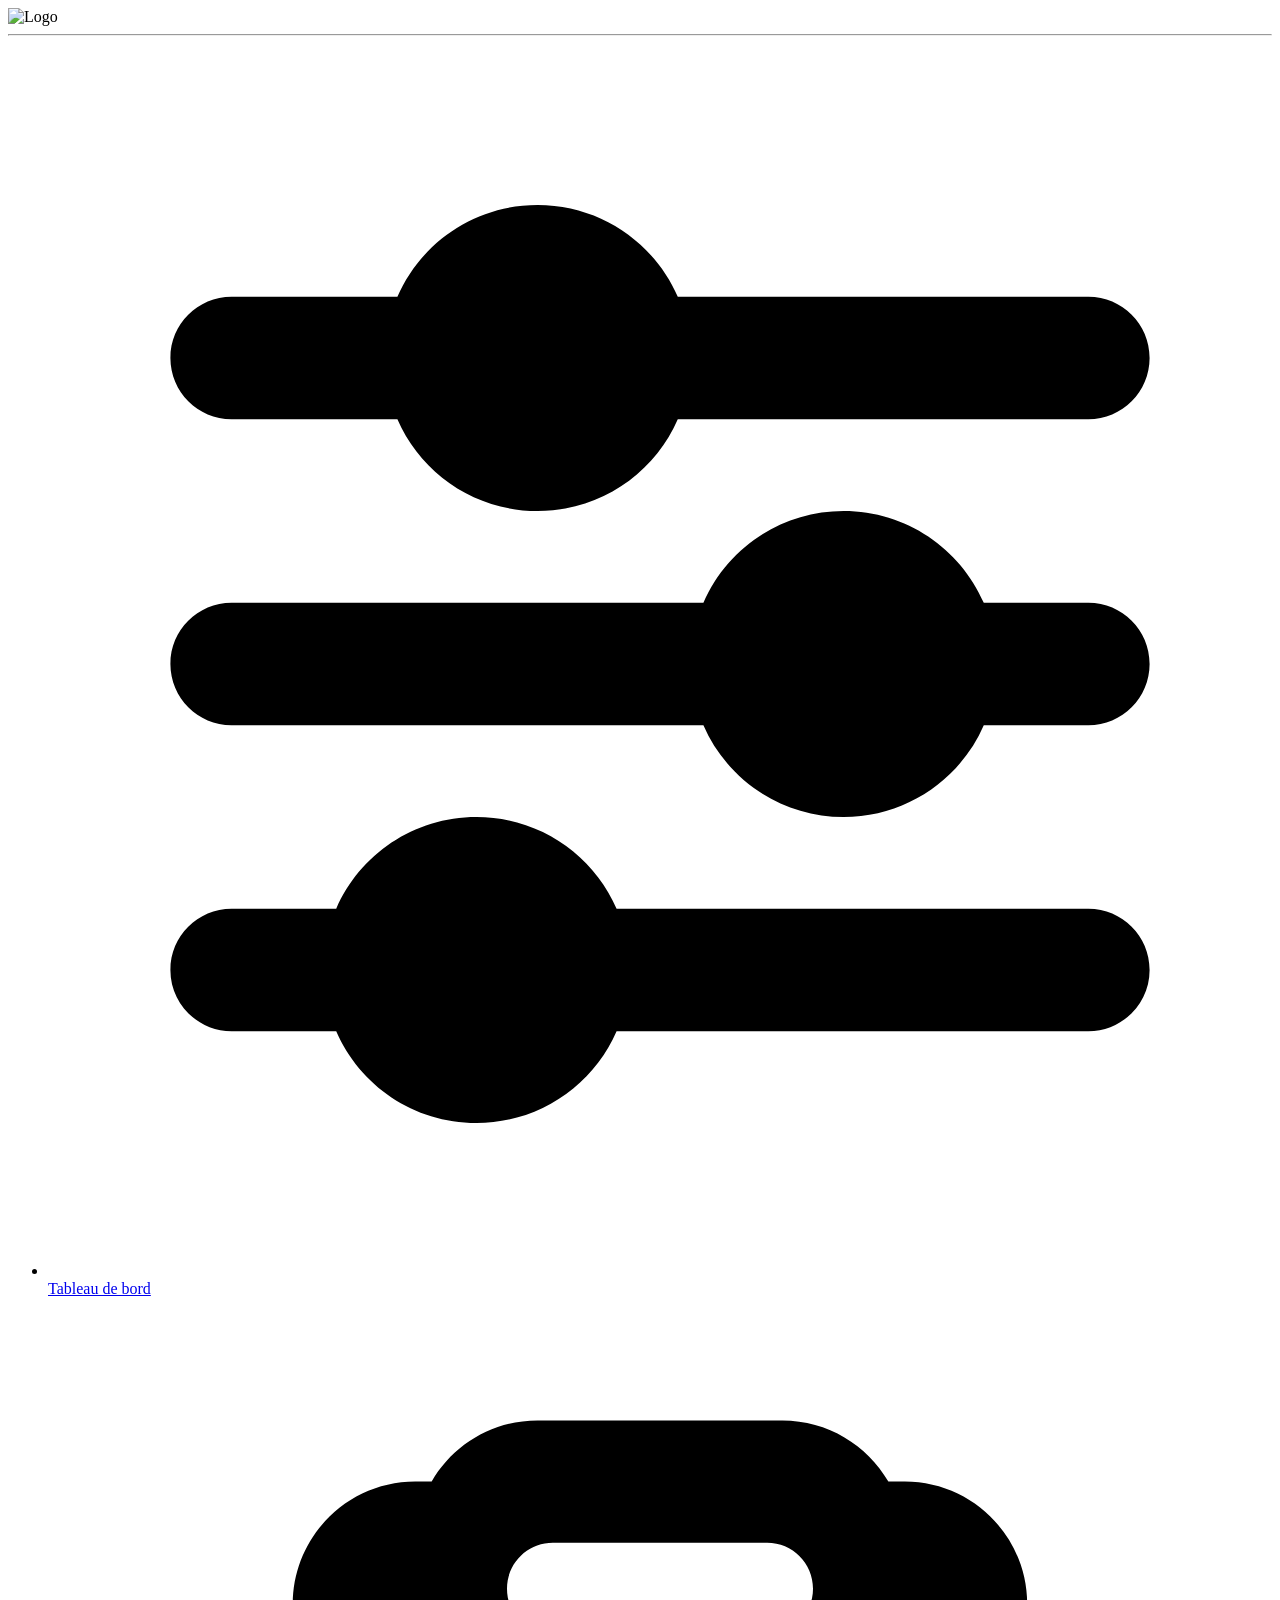
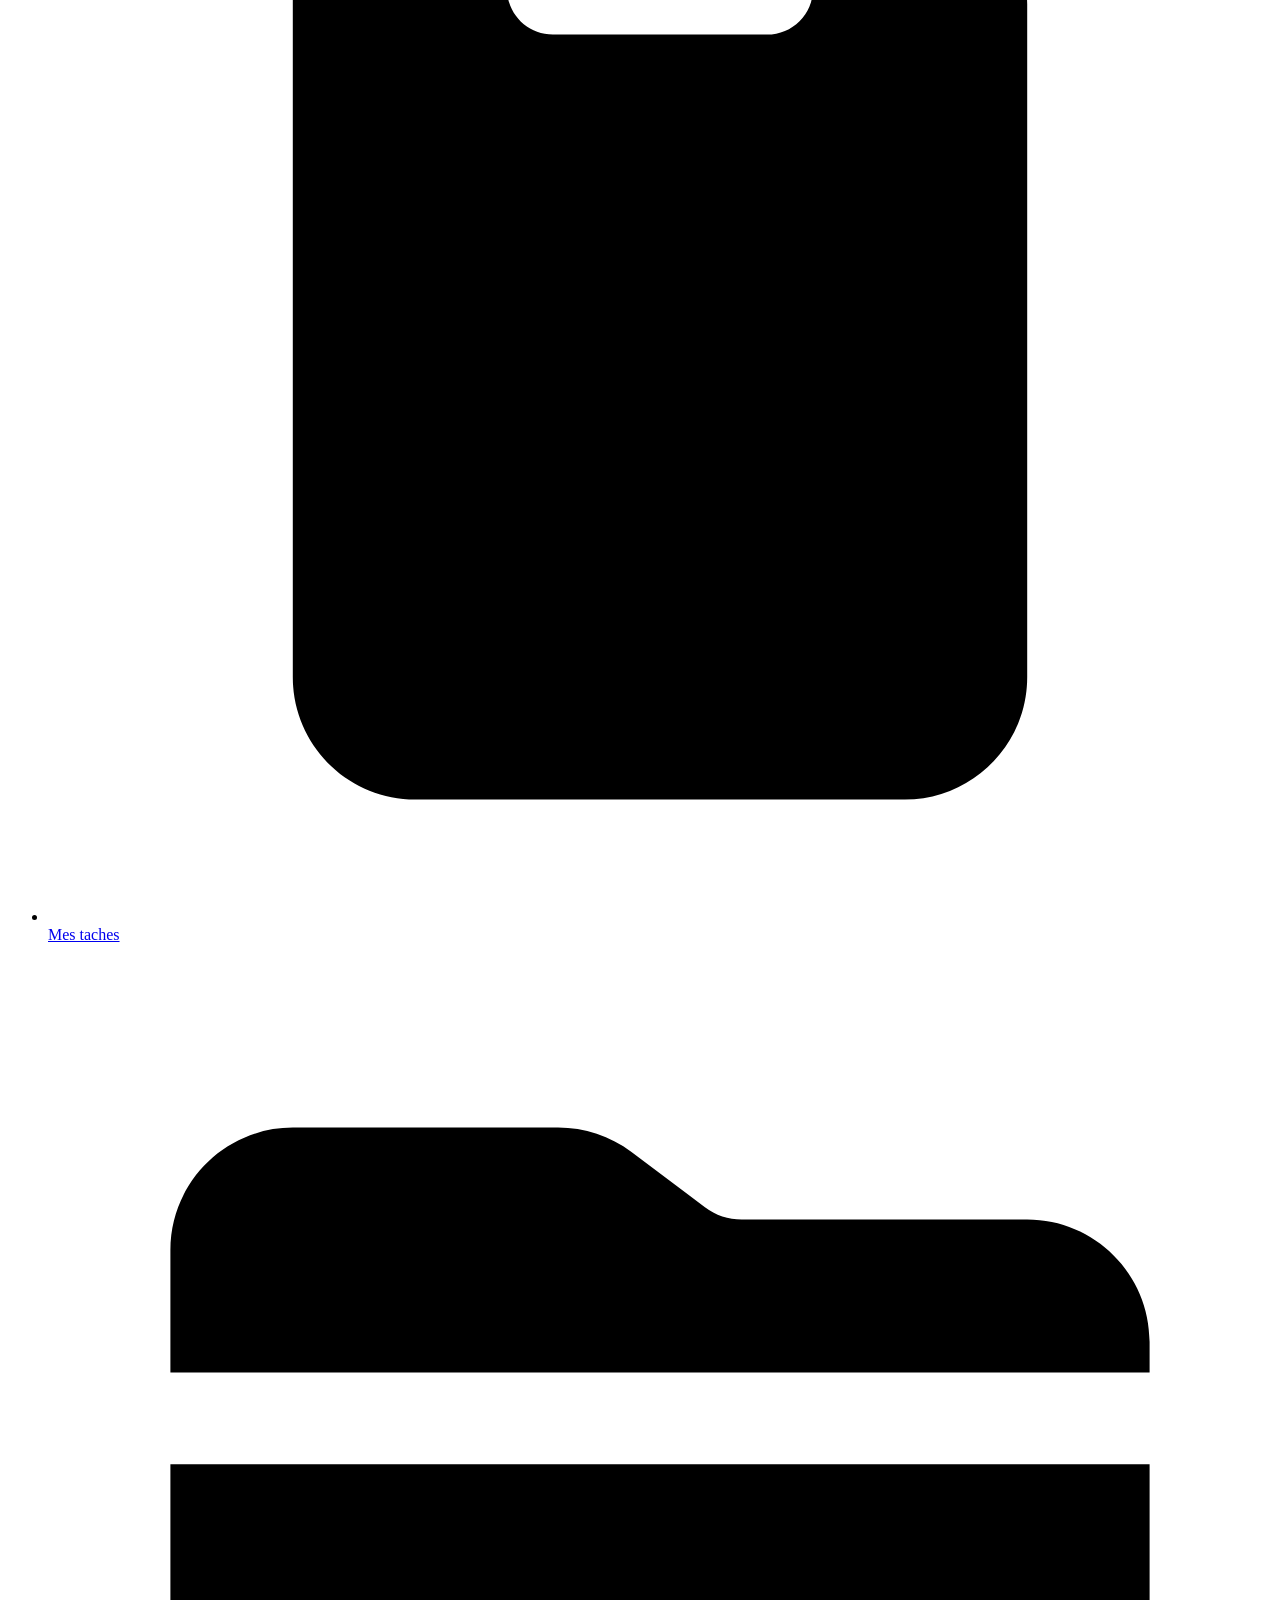
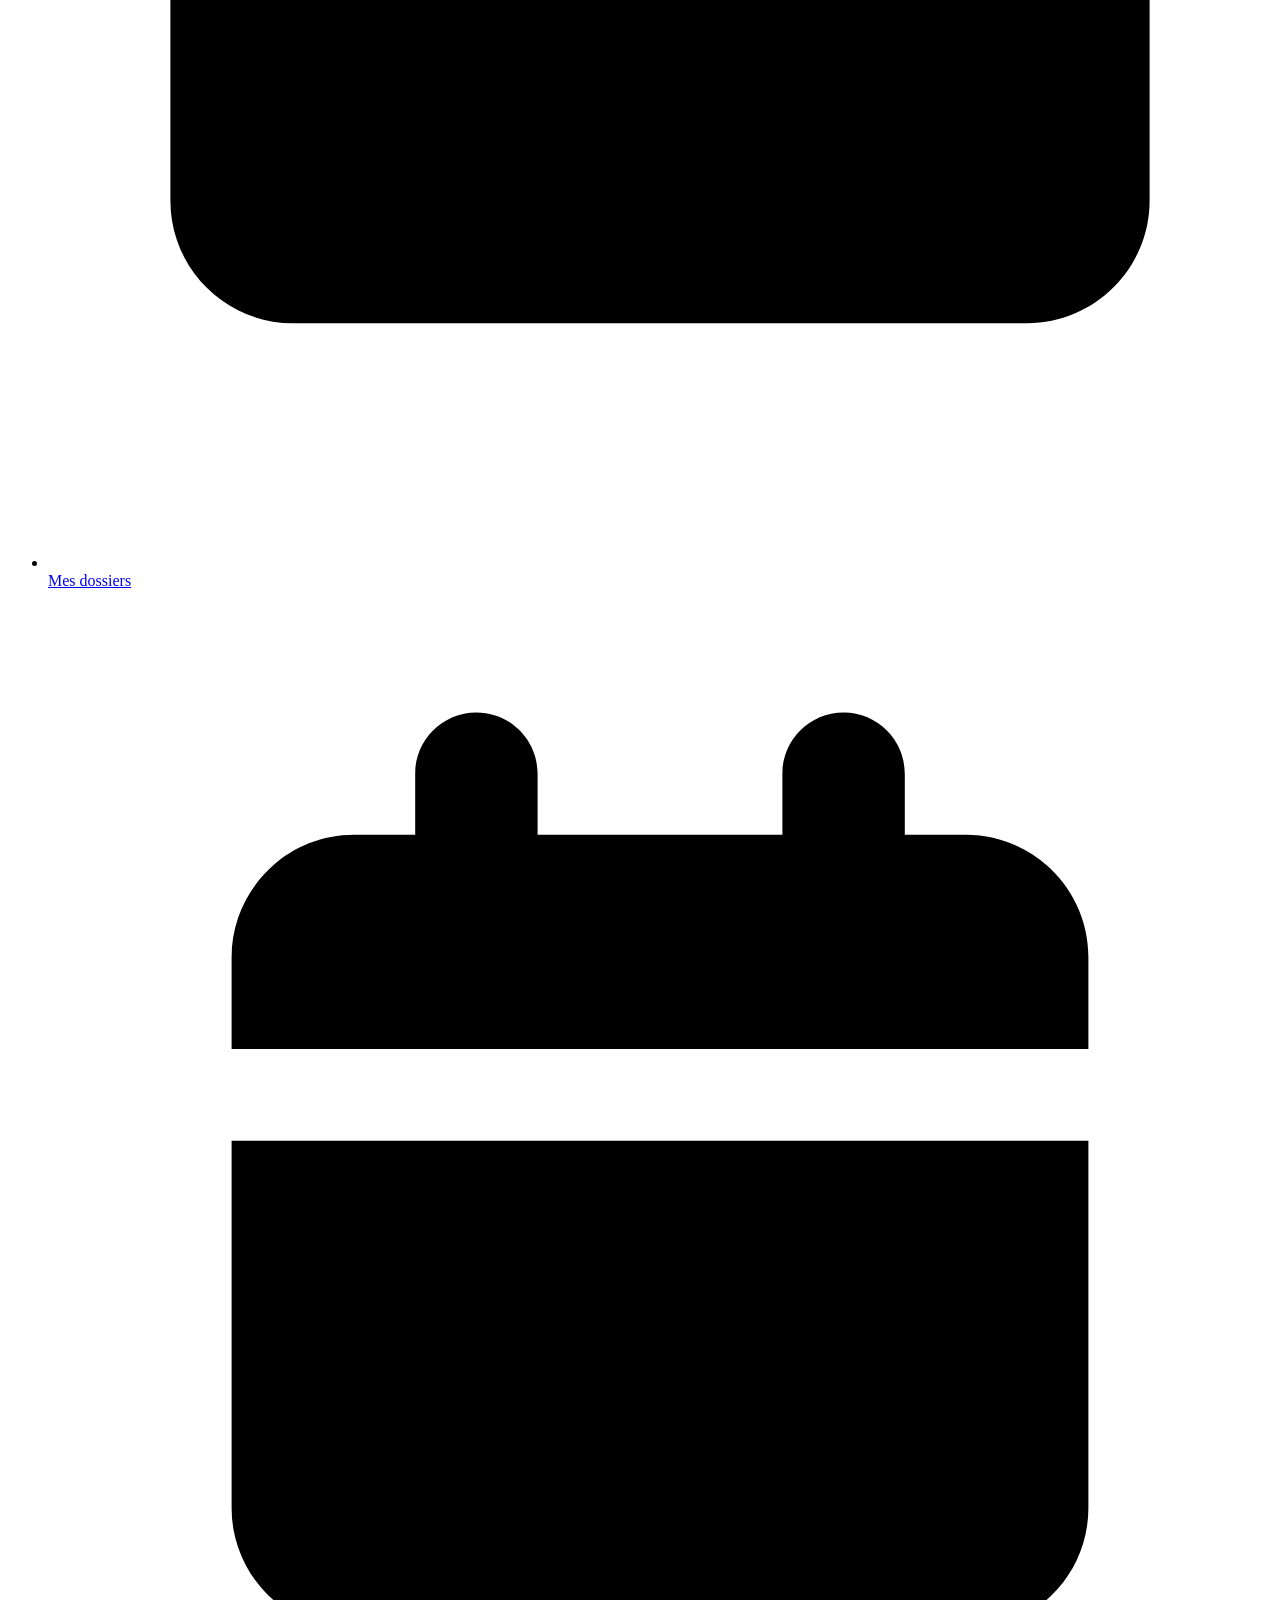
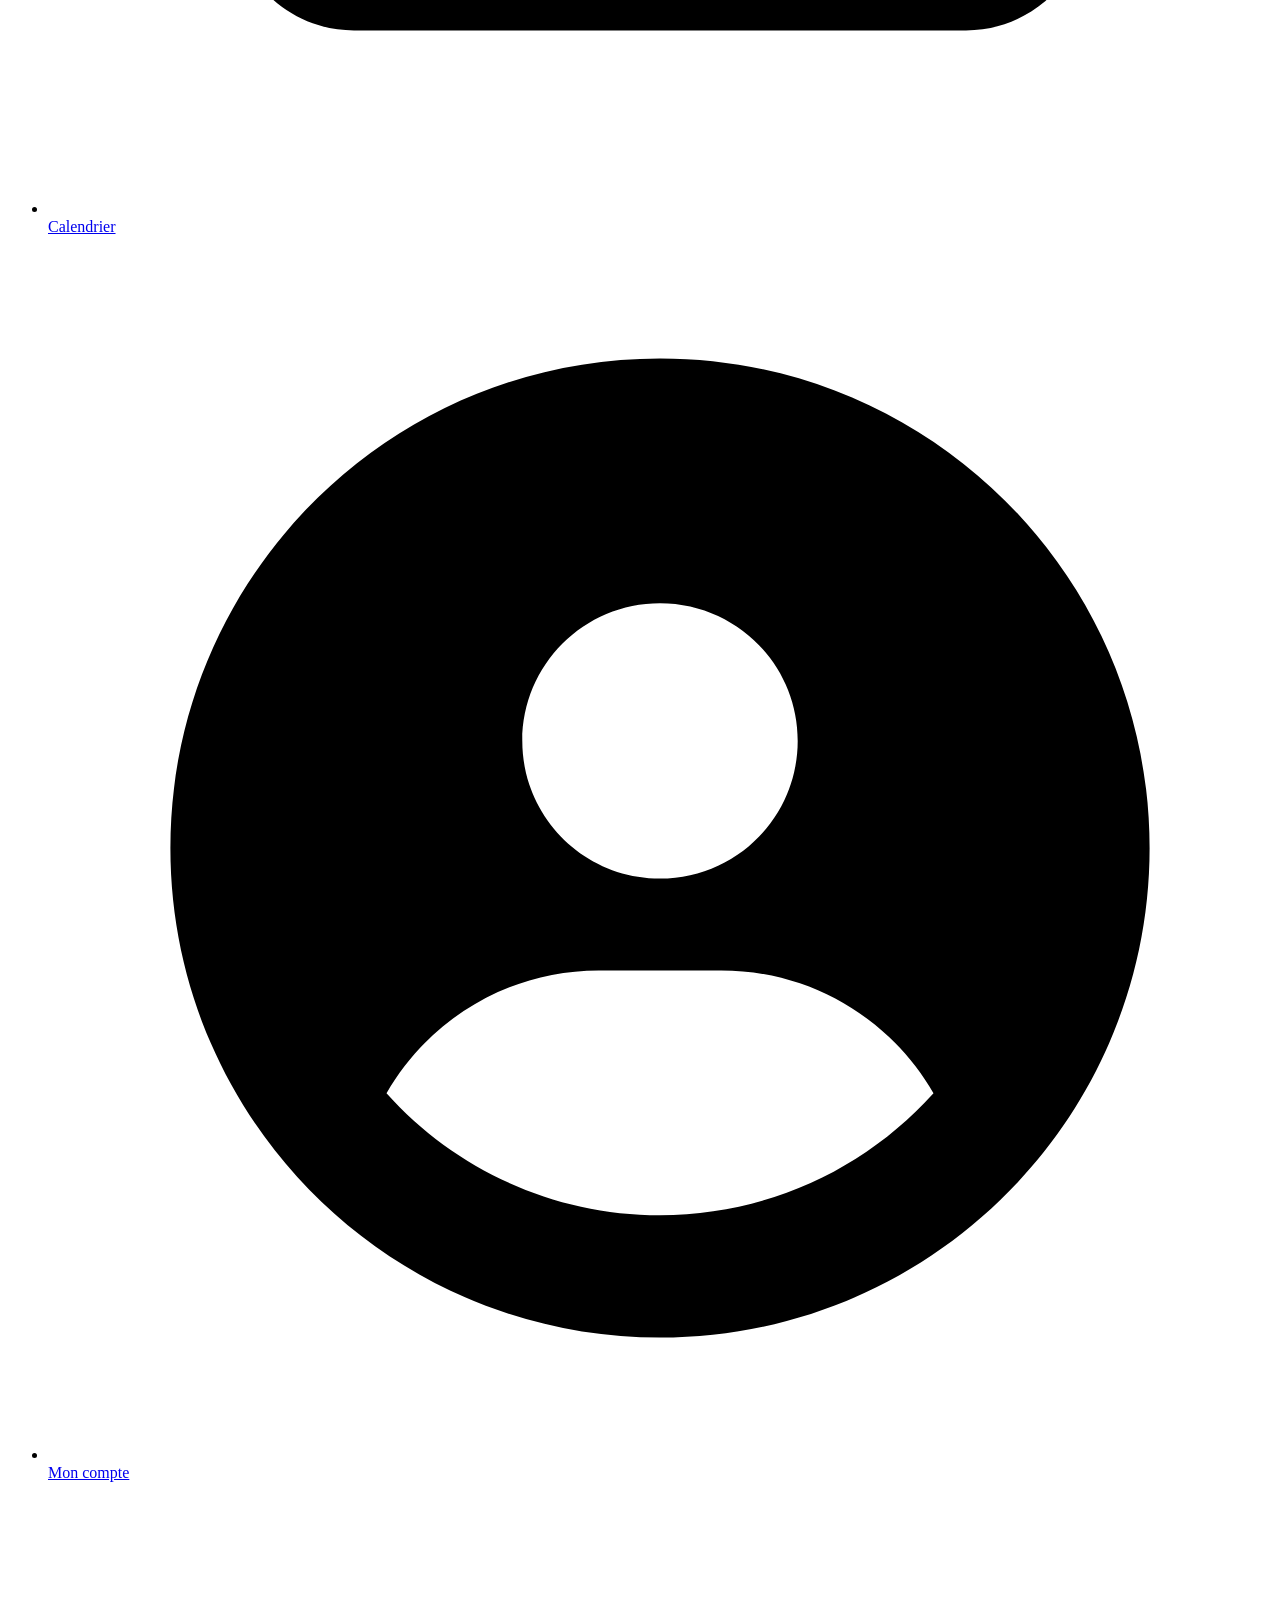
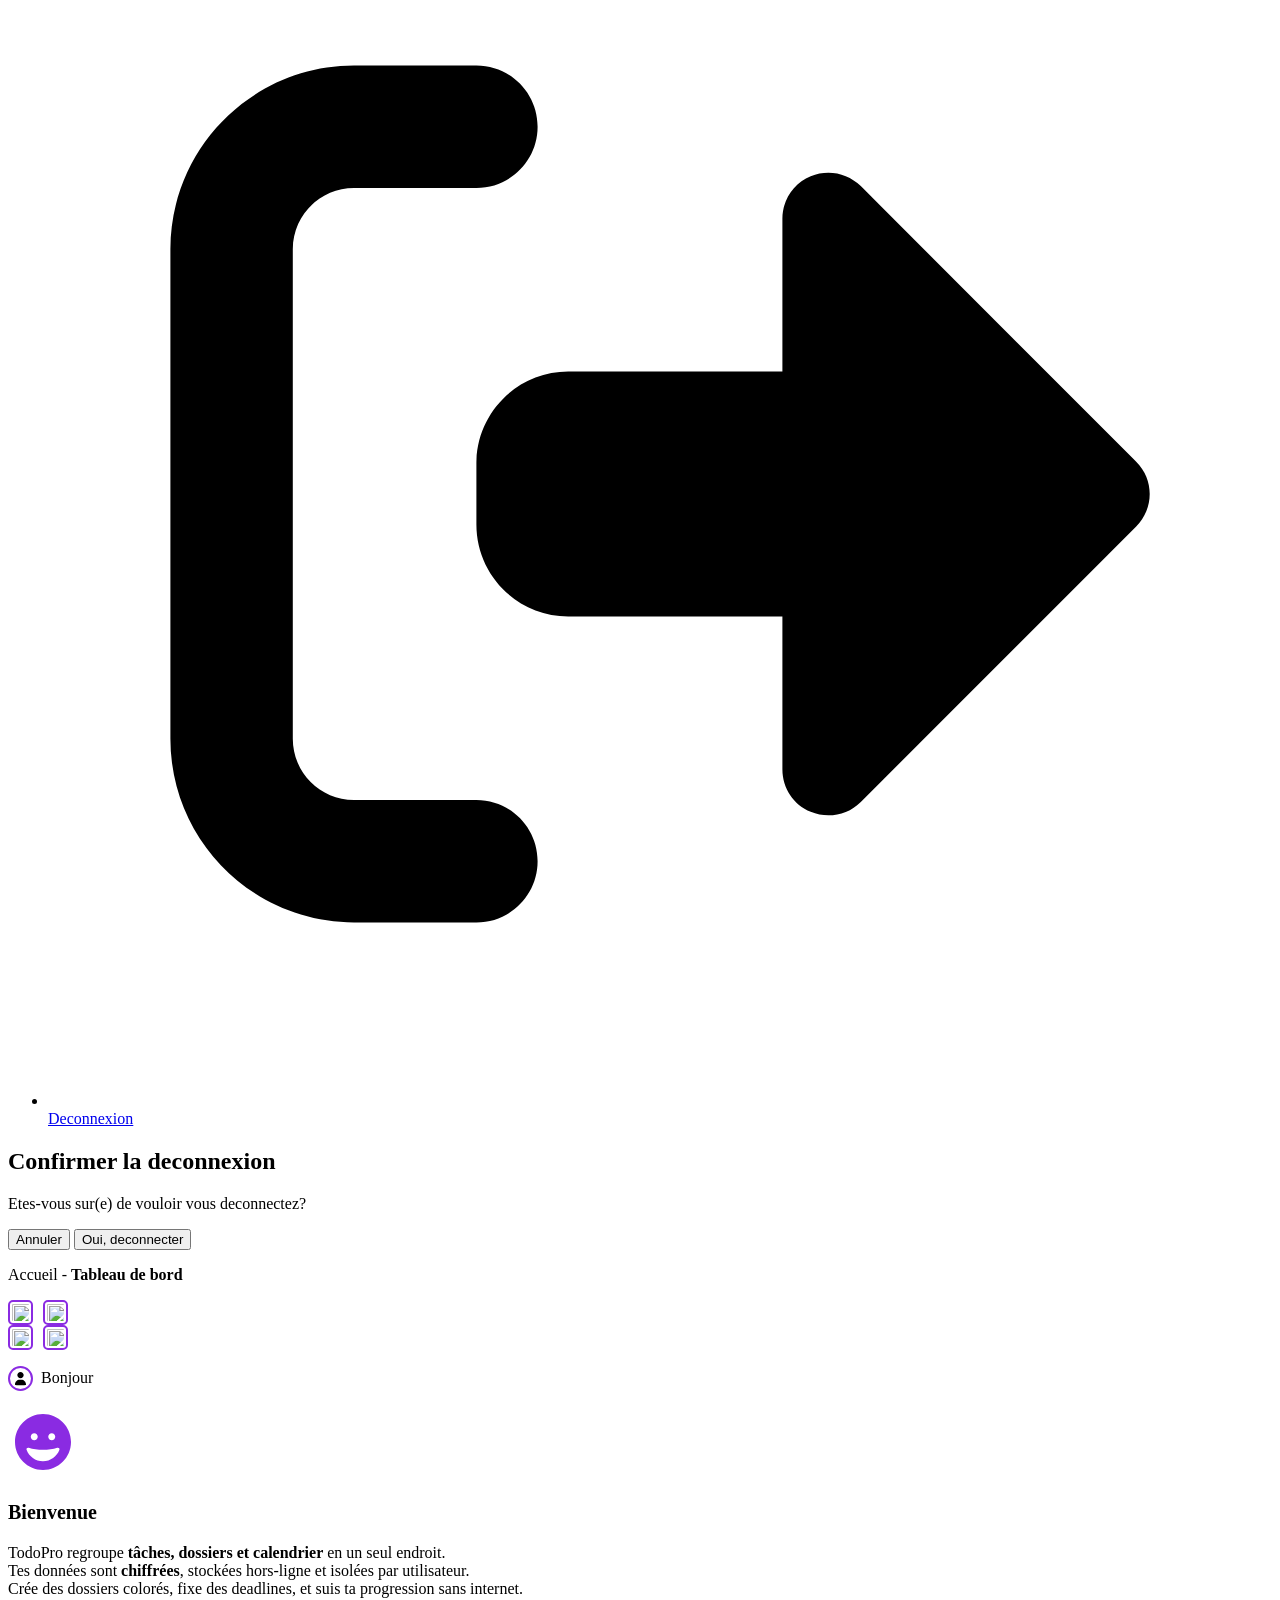
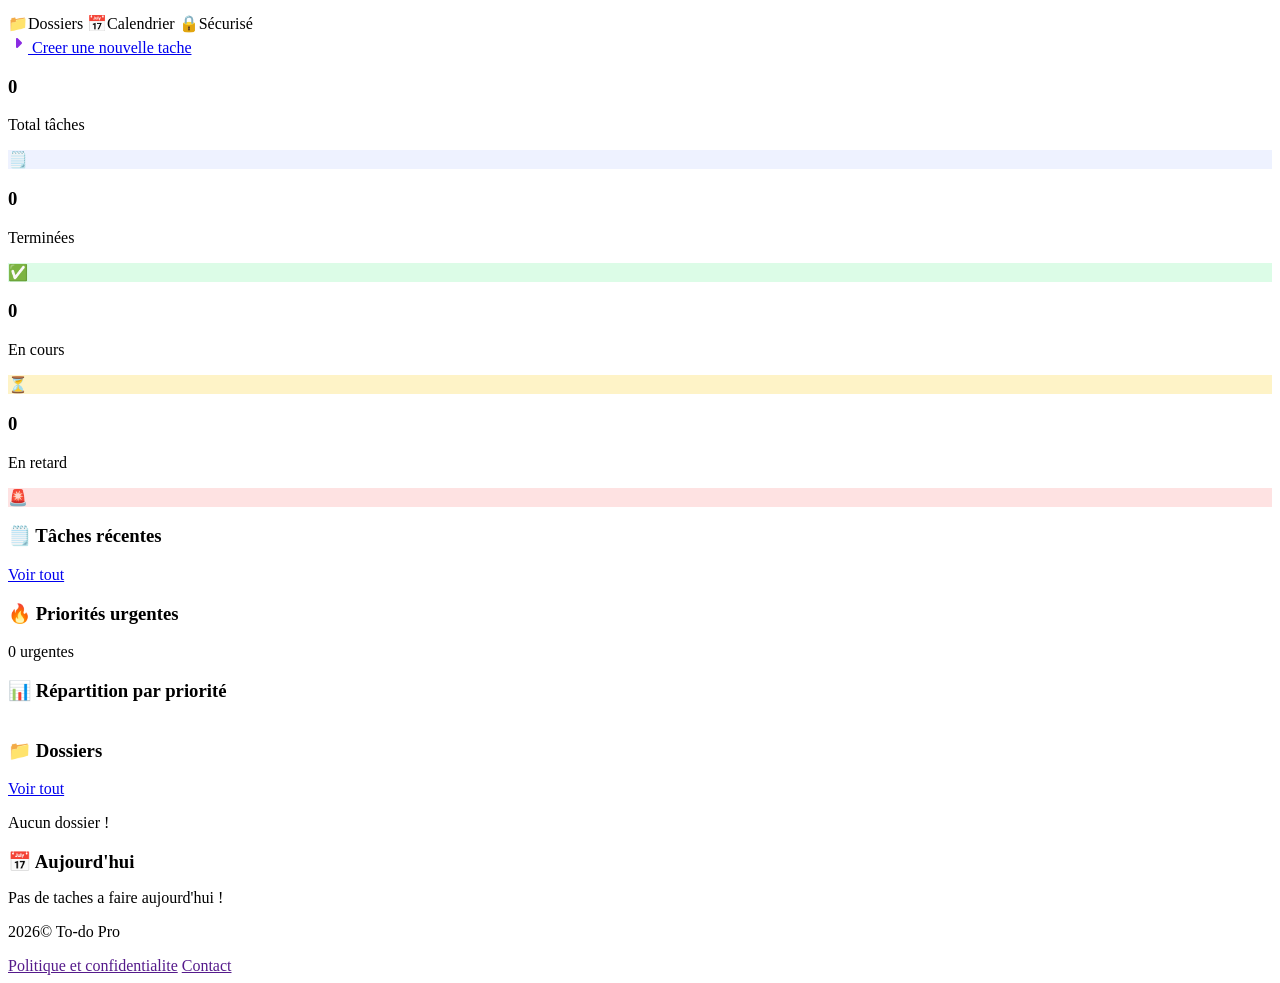
==== commit 92467b44: "projet version 4: finaisation des pages authentifications, ajout du javascript dans la page tache et" ====
--- a/fichier html/index.html
+++ b/fichier html/index.html
@@ -68,7 +68,7 @@
                             </a>
                         </li>
                         <li>
-                            <a href="#" class="nav-item">
+                            <a href="#" target="" class="nav-item" id="deconnexion">
                                 <svg xmlns="http://www.w3.org/2000/svg" viewBox="0 0 640 640">
                                     <path
                                         d="M569 337C578.4 327.6 578.4 312.4 569 303.1L425 159C418.1 152.1 407.8 150.1 398.8 153.8C389.8 157.5 384 166.3 384 176L384 256L272 256C245.5 256 224 277.5 224 304L224 336C224 362.5 245.5 384 272 384L384 384L384 464C384 473.7 389.8 482.5 398.8 486.2C407.8 489.9 418.1 487.9 425 481L569 337zM224 160C241.7 160 256 145.7 256 128C256 110.3 241.7 96 224 96L160 96C107 96 64 139 64 192L64 448C64 501 107 544 160 544L224 544C241.7 544 256 529.7 256 512C256 494.3 241.7 480 224 480L160 480C142.3 480 128 465.7 128 448L128 192C128 174.3 142.3 160 160 160L224 160z" />
@@ -81,7 +81,14 @@
             </aside>
 
         </div>
-
+        <div class="overlay">
+            <div class="modal">
+                <h2>Confirmer la deconnexion</h2>
+                <p>Etes-vous sur(e) de vouloir vous deconnectez?</p>
+                <button id="annuler">Annuler</button>
+                <button id="confirmer">Oui, deconnecter</button>
+            </div>
+        </div>
         <div class="container-app">
             <header>
                 <div class="header-title" style="display: flex; align-items: center; gap: 10px;">
@@ -106,7 +113,11 @@
 
                 </div>
                 <div class="header-user" style="display: flex; align-items: center; gap: 10px;">
-                    <p>Bonjour <span id="userName"></span></p>
+                    <p style="display: flex; align-items: center; gap: 8px;">
+                        <svg xmlns="http://www.w3.org/2000/svg" viewBox="0 0 640 640" style="object-fit: cover; border: 2px solid blueviolet; border-radius: 50px; box-sizing: border-box; padding: 2px; width: 25px; height: 25px;">
+                            <path d="M320 312C386.3 312 440 258.3 440 192C440 125.7 386.3 72 320 72C253.7 72 200 125.7 200 192C200 258.3 253.7 312 320 312zM290.3 368C191.8 368 112 447.8 112 546.3C112 562.7 125.3 576 141.7 576L498.3 576C514.7 576 528 562.7 528 546.3C528 447.8 448.2 368 349.7 368L290.3 368z"/>
+                        </svg>
+                        Bonjour <span id="userName"></span></p>
                 </div>
             </header>
 
@@ -136,7 +147,7 @@
                         </div>
                     </div>
                     <div class="bann2">
-                        <a href="" id="taskBtn">
+                        <a href="C:\Users\Desktop Arielle\Desktop\todoList\fichier html\tache.html" id="taskBtn">
                             <svg xmlns="http://www.w3.org/2000/svg" viewBox="0 0 640 640" style="width: 20px; height: 20px; fill: blueviolet"><path d="M441.3 299.8C451.5 312.4 450.8 330.9 439.1 342.6L311.1 470.6C301.9 479.8 288.2 482.5 276.2 477.5C264.2 472.5 256.5 460.9 256.5 448L256.5 192C256.5 179.1 264.3 167.4 276.3 162.4C288.3 157.4 302 160.2 311.2 169.3L439.2 297.3L441.4 299.7z"/>
                             </svg>
                             Creer une nouvelle tache
@@ -178,7 +189,7 @@
 
             <div class="task-box">
                 <div class="task">
-                    <h3>🗒️ Tâches récentes</h3> <a href="">Voir tout</a>
+                    <h3>🗒️ Tâches récentes</h3> <a href="C:\Users\Desktop Arielle\Desktop\todoList\fichier html\tache.html">Voir tout</a>
                 </div>
                 <div id="recentTasks"></div>
             </div>
@@ -214,8 +225,17 @@
                 </div>
 
             </div>
+
+            <footer>
+                <p>2026© To-do Pro</p>
+                <a href="">Politique et confidentialite</a>
+                <a href="">Contact</a>
+            </footer>
         </div>
     </div>
+    
+
+    <script src="C:\Users\Desktop Arielle\Desktop\todoList\fichier js\script.js"></script>
 </body>
 
 </html>
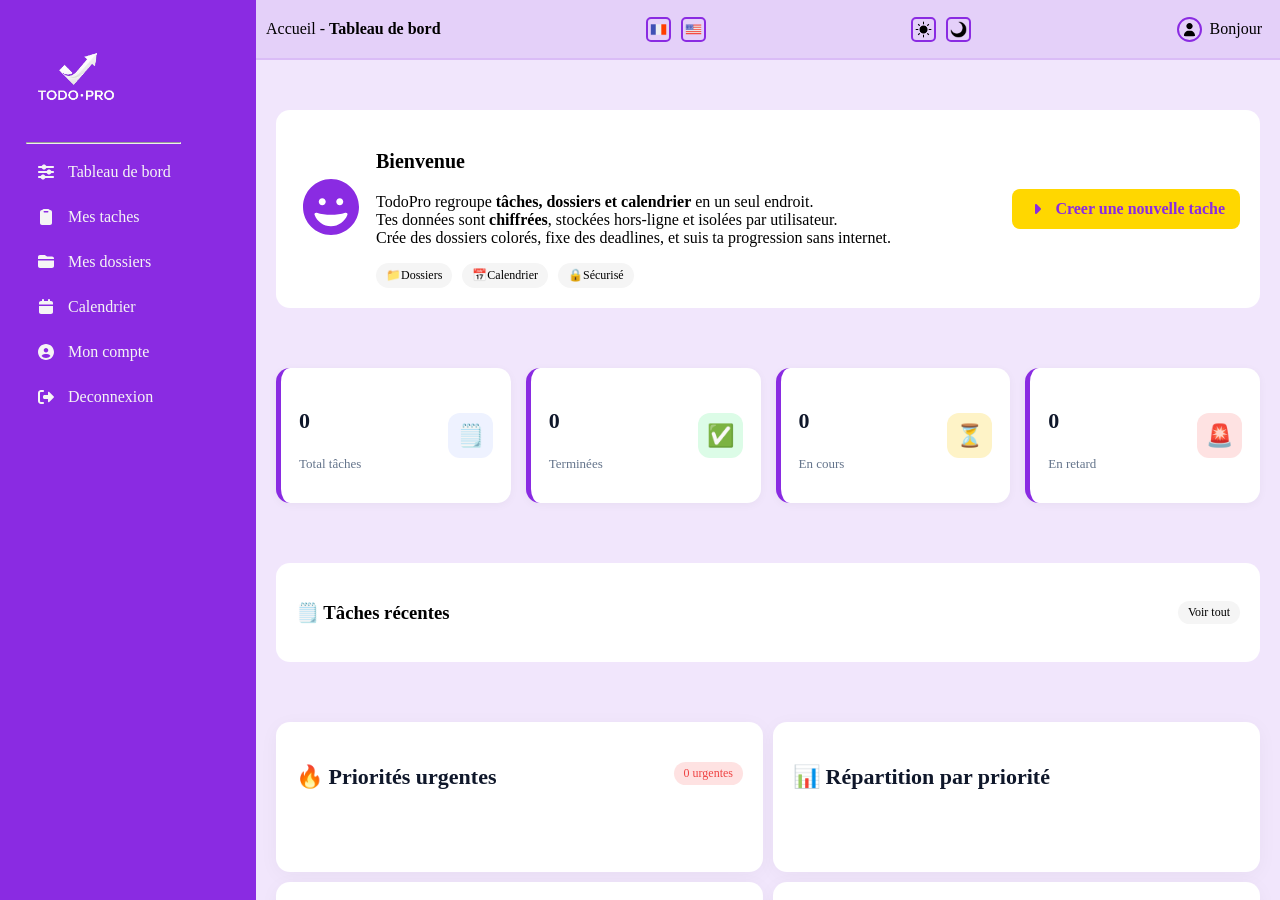
==== commit 7144dee6: "Changement de tous les liens absolues en liens relatifs et affichage du prenom de l'utilisateur dans" ====
--- a/fichier html/index.html
+++ b/fichier html/index.html
@@ -5,21 +5,20 @@
     <title>Ma Todo Pro</title>
     <meta charset="UTF-8">
     <meta name="viewport" content="width=device-width, initial-scale=1.0">
-    <link rel="stylesheet" href="C:\Users\Desktop Arielle\Desktop\todoList\fichier css\style.css">
+    <link rel="stylesheet" href="../fichier css/style.css">
 </head>
 
 <body>
     <div class="app">
         <div class="sidebar-container">
             <aside class="sidebar">
-                <img src="C:\Users\Desktop Arielle\Desktop\todoList\images\logo.png" alt="Logo" class="logo" width="100"
+                <img src="../images/logo.png" alt="Logo" class="logo" width="100"
                     height="100" style="object-fit: cover;">
                 <hr>
                 <nav class="navbar">
                     <ul>
                         <li>
-                            <a href="C:\Users\Desktop Arielle\Desktop\todoList\fichier html\index.html"
-                                class="nav-item">
+                            <a href="index.html" class="nav-item">
                                 <svg xmlns="http://www.w3.org/2000/svg" viewBox="0 0 640 640">
                                     <path
                                         d="M96 128C78.3 128 64 142.3 64 160C64 177.7 78.3 192 96 192L182.7 192C195 220.3 223.2 240 256 240C288.8 240 317 220.3 329.3 192L544 192C561.7 192 576 177.7 576 160C576 142.3 561.7 128 544 128L329.3 128C317 99.7 288.8 80 256 80C223.2 80 195 99.7 182.7 128L96 128zM96 288C78.3 288 64 302.3 64 320C64 337.7 78.3 352 96 352L342.7 352C355 380.3 383.2 400 416 400C448.8 400 477 380.3 489.3 352L544 352C561.7 352 576 337.7 576 320C576 302.3 561.7 288 544 288L489.3 288C477 259.7 448.8 240 416 240C383.2 240 355 259.7 342.7 288L96 288zM96 448C78.3 448 64 462.3 64 480C64 497.7 78.3 512 96 512L150.7 512C163 540.3 191.2 560 224 560C256.8 560 285 540.3 297.3 512L544 512C561.7 512 576 497.7 576 480C576 462.3 561.7 448 544 448L297.3 448C285 419.7 256.8 400 224 400C191.2 400 163 419.7 150.7 448L96 448z" />
@@ -28,8 +27,7 @@
                             </a>
                         </li>
                         <li>
-                            <a href="C:\Users\Desktop Arielle\Desktop\todoList\fichier html\tache.html"
-                                class="nav-item">
+                            <a href="tache.html" class="nav-item">
                                 <svg xmlns="http://www.w3.org/2000/svg" viewBox="0 0 640 640">
                                     <path
                                         d="M448 96L439.4 96C428.4 76.9 407.7 64 384 64L256 64C232.3 64 211.6 76.9 200.6 96L192 96C156.7 96 128 124.7 128 160L128 512C128 547.3 156.7 576 192 576L448 576C483.3 576 512 547.3 512 512L512 160C512 124.7 483.3 96 448 96zM264 176C250.7 176 240 165.3 240 152C240 138.7 250.7 128 264 128L376 128C389.3 128 400 138.7 400 152C400 165.3 389.3 176 376 176L264 176z" />
@@ -38,8 +36,7 @@
                             </a>
                         </li>
                         <li>
-                            <a href="C:\Users\Desktop Arielle\Desktop\todoList\fichier html\dossier.html"
-                                class="nav-item">
+                            <a href="dossier.html" class="nav-item">
                                 <svg xmlns="http://www.w3.org/2000/svg" viewBox="0 0 640 640">
                                     <path
                                         d="M512 512L128 512C92.7 512 64 483.3 64 448L64 272L576 272L576 448C576 483.3 547.3 512 512 512zM576 224L64 224L64 160C64 124.7 92.7 96 128 96L266.7 96C280.5 96 294 100.5 305.1 108.8L343.5 137.6C349 141.8 355.8 144 362.7 144L512 144C547.3 144 576 172.7 576 208L576 224z" />
@@ -48,8 +45,7 @@
                             </a>
                         </li>
                         <li>
-                            <a href="C:\Users\Desktop Arielle\Desktop\todoList\fichier html\calendrier.html"
-                                class="nav-item">
+                            <a href="calendrier.html" class="nav-item">
                                 <svg xmlns="http://www.w3.org/2000/svg" viewBox="0 0 640 640">
                                     <path
                                         d="M224 64C206.3 64 192 78.3 192 96L192 128L160 128C124.7 128 96 156.7 96 192L96 240L544 240L544 192C544 156.7 515.3 128 480 128L448 128L448 96C448 78.3 433.7 64 416 64C398.3 64 384 78.3 384 96L384 128L256 128L256 96C256 78.3 241.7 64 224 64zM96 288L96 480C96 515.3 124.7 544 160 544L480 544C515.3 544 544 515.3 544 480L544 288L96 288z" />
@@ -58,8 +54,7 @@
                             </a>
                         </li>
                         <li>
-                            <a href="C:\Users\Desktop Arielle\Desktop\todoList\fichier html\compte.html"
-                                class="nav-item">
+                            <a href="compte.html" class="nav-item">
                                 <svg xmlns="http://www.w3.org/2000/svg" viewBox="0 0 640 640">
                                     <path
                                         d="M463 448.2C440.9 409.8 399.4 384 352 384L288 384C240.6 384 199.1 409.8 177 448.2C212.2 487.4 263.2 512 320 512C376.8 512 427.8 487.3 463 448.2zM64 320C64 178.6 178.6 64 320 64C461.4 64 576 178.6 576 320C576 461.4 461.4 576 320 576C178.6 576 64 461.4 64 320zM320 336C359.8 336 392 303.8 392 264C392 224.2 359.8 192 320 192C280.2 192 248 224.2 248 264C248 303.8 280.2 336 320 336z" />
@@ -95,19 +90,19 @@
                     <p>Accueil - <b>Tableau de bord</b></p>
                 </div>
                 <div class="header-lang" style="display: flex; align-items: center; gap: 10px;">
-                    <img src="C:\Users\Desktop Arielle\Desktop\todoList\images\icons8-france-48.png" alt="" width="25"
+                    <img src="../images/icons8-france-48.png" alt="" width="25"
                         height="25"
                         style="object-fit: cover; border: 2px solid blueviolet; border-radius:5px; box-sizing: border-box; padding: 2px;">
-                    <img src="C:\Users\Desktop Arielle\Desktop\todoList\images\icons8-usa-48.png" alt="" width="25"
+                    <img src="../images/icons8-usa-48.png" alt="" width="25"
                         height="25"
                         style="object-fit: cover; border: 2px solid blueviolet; border-radius:5px; box-sizing: border-box; padding: 2px;">
 
                 </div>
                 <div class="header-theme" style="display: flex; align-items: center; gap: 10px;">
-                    <img src="C:\Users\Desktop Arielle\Desktop\todoList\images\icons8-sun-30.png" alt="" width="25"
+                    <img src="../images/icons8-sun-30.png" alt="" width="25"
                         height="25"
                         style="object-fit: cover; border: 2px solid blueviolet; border-radius:5px; box-sizing: border-box; padding: 2px;">
-                    <img src="C:\Users\Desktop Arielle\Desktop\todoList\images\icons8-moon-50.png" alt="" width="25"
+                    <img src="../images/icons8-moon-50.png" alt="" width="25"
                         height="25"
                         style="object-fit: cover; border:2px solid blueviolet; border-radius:5px; box-sizing: border-box; padding: 2px;">
 
@@ -147,7 +142,7 @@
                         </div>
                     </div>
                     <div class="bann2">
-                        <a href="C:\Users\Desktop Arielle\Desktop\todoList\fichier html\tache.html" id="taskBtn">
+                        <a href="tache.html" id="taskBtn">
                             <svg xmlns="http://www.w3.org/2000/svg" viewBox="0 0 640 640" style="width: 20px; height: 20px; fill: blueviolet"><path d="M441.3 299.8C451.5 312.4 450.8 330.9 439.1 342.6L311.1 470.6C301.9 479.8 288.2 482.5 276.2 477.5C264.2 472.5 256.5 460.9 256.5 448L256.5 192C256.5 179.1 264.3 167.4 276.3 162.4C288.3 157.4 302 160.2 311.2 169.3L439.2 297.3L441.4 299.7z"/>
                             </svg>
                             Creer une nouvelle tache
@@ -189,7 +184,7 @@
 
             <div class="task-box">
                 <div class="task">
-                    <h3>🗒️ Tâches récentes</h3> <a href="C:\Users\Desktop Arielle\Desktop\todoList\fichier html\tache.html">Voir tout</a>
+                    <h3>🗒️ Tâches récentes</h3> <a href="tache.html">Voir tout</a>
                 </div>
                 <div id="recentTasks"></div>
             </div>
@@ -235,7 +230,7 @@
     </div>
     
 
-    <script src="C:\Users\Desktop Arielle\Desktop\todoList\fichier js\script.js"></script>
+    <script src="../fichier js/script.js"></script>
 </body>
 
 </html>
--- a/fichier css/style.css
+++ b/fichier css/style.css
@@ -0,0 +1,337 @@
+* {
+  box-sizing: border-box;
+}
+
+body {
+  margin: 0;
+  padding: 0;
+  overflow-x: hidden;
+}
+
+.app {
+  width: 100vw;
+  height: 100vh;
+  display: flex;
+  justify-content: flex-start;
+  align-items: center;
+}
+
+.sidebar-container {
+  width: 25vw;
+  height: 100vh;
+  background-color: blueviolet;
+}
+
+.sidebar {
+  padding: 30px 26px;
+  position: fixed;
+  top: 0;
+
+}
+
+h1 {
+  text-align: left;
+  color: white;
+  font-family: 'Times New Roman', Times, serif;
+  font-size: 30px;
+}
+
+.navbar ul {
+  list-style: none;
+  padding: 0;
+  margin: 0;
+}
+
+.navbar ul li {
+  margin-bottom: 5px;
+}
+
+.nav-item {
+  display: flex;
+  align-items: center;
+  justify-content: flex-start;
+  gap: 12px;
+  padding: 10px;
+  width: 100%;
+  text-decoration: none;
+  color: whitesmoke;
+  font-weight: 500;
+  border-radius: 10px;
+}
+
+.nav-item:hover {
+  text-decoration: underline;
+  background-color: rgba(86, 12, 12, 0.281);
+  border-radius: 10px;
+  text-decoration-thickness: 2px;
+}
+
+.nav-item svg {
+  width: 20px;
+  height: 20px;
+  fill: whitesmoke;
+  flex-shrink: 0;
+}
+
+.overlay{
+  background-color: rgba(0, 0, 0, 0.402);
+  display: none;
+  position: fixed;
+  top: 0;
+  left: 0;
+  width: 100%;
+  height: 100%;
+  align-items: center;
+  justify-content: center;
+  z-index: 1000;
+}
+.modal{
+  background-color: white;
+  width: 350px;
+  padding: 25px;
+  border-radius: 14px;
+}
+.modal h2 {
+  font-size: 20px;
+}
+
+.modal p {
+  color: #555;
+}
+
+button {
+  padding: 10px 15px;
+  border: none;
+  border-radius: 5px;
+  cursor: pointer;
+}
+
+#annuler {
+  background: #ddd;
+}
+
+#confirmer {
+  background: #dc2626;
+  color: white;
+}
+.container-app {
+  overflow-y: auto;
+  width: 100vw;
+  height: 100vh;
+  display: block;
+  gap: 10px;
+  background-color: rgba(137, 43, 226, 0.119);
+}
+
+header {
+  height: 60px;
+  display: flex;
+  background-color: rgba(137, 43, 226, 0.119);
+  border-bottom: 2px solid rgba(137, 43, 226, 0.119);
+  justify-content: space-between;
+  align-items: center;
+  padding: 10px;
+  position: sticky;
+  top: 0;
+}
+
+.box-container {
+  padding: 0 20px;
+  width: 100%;
+  z-index: 1;
+}
+
+.banniere {
+  margin-top: 50px;
+  margin-bottom: 60px;
+  padding: 20px;
+  display: flex;
+  justify-content: space-between;
+  align-items: center;
+  background-color: white;
+  border-radius: 14px;
+  gap: 15px;
+  flex-wrap: wrap;
+}
+
+.bann1 {
+  display: flex;
+  justify-content: flex-start;
+  align-items: center;
+  gap: 10px;
+}
+
+.card-tags {
+  display: flex;
+  justify-content: flex-start;
+  align-items: center;
+  gap: 10px;
+  flex-wrap: wrap;
+  margin-top: 12px;
+}
+
+.card-tags span {
+  background: whitesmoke;
+  padding: 5px 10px;
+  border-radius: 20px;
+  font-size: 12px;
+}
+
+.bann2 a {
+  display: flex;
+  align-items: center;
+  gap: 8px;
+  box-sizing: border-box;
+  background-color: gold;
+  color: blueviolet;
+  padding: 10px 15px;
+  border-radius: 8px;
+  text-decoration: none;
+  white-space: nowrap;
+  font-weight: bolder;
+}
+
+.stats {
+  margin-top: 50px;
+  padding: 0 20px;
+  display: flex;
+  justify-content: space-between;
+  align-items: center;
+  gap: 15px;
+  margin-bottom: 60px;
+}
+
+.stat {
+  width: 100%;
+  background: white;
+  padding: 18px;
+  border-radius: 14px;
+  border-left: 5px solid blueviolet;
+  display: flex;
+  justify-content: space-between;
+  align-items: center;
+  box-shadow: 0 2px 10px rgba(0, 0, 0, 0.04);
+}
+
+.stat h3 {
+  font-size: 22px;
+  color: #0f172a;
+  font-family: 'Times New Roman', Times, serif;
+}
+
+.stat p {
+  color: #64748b;
+  font-size: 13px;
+  font-family: 'Times New Roman', Times, serif;
+}
+
+.stat-icon {
+  width: 45px;
+  height: 45px;
+  border-radius: 12px;
+  display: flex;
+  align-items: center;
+  justify-content: center;
+  font-size: 22px;
+}
+
+.task-box {
+  padding: 0 20px;
+  width: 100%;
+  z-index: 1;
+}
+
+.task {
+  margin-top: 50px;
+  margin-bottom: 60px;
+  padding: 20px;
+  display: flex;
+  justify-content: space-between;
+  align-items: center;
+  background-color: white;
+  border-radius: 14px;
+  gap: 15px;
+  flex-wrap: wrap;
+}
+
+.task a {
+  color: black;
+  background-color: whitesmoke;
+  cursor: pointer;
+  font-size: 12px;
+  text-decoration: none;
+  border-radius: 20px;
+  padding: 4px 10px;
+}
+
+.grid-container {
+  width: 100%;
+  display: grid;
+  grid-template-columns: 1fr 1fr;
+  gap: 10px;
+  padding: 0 20px;
+}
+
+.card {
+  gap: 5px;
+  width: 100%;
+  height: 150px;
+  background: white;
+  padding: 20px;
+  border-radius: 14px;
+  box-shadow: 0 4px 20px rgba(0, 0, 0, 0.04);
+}
+
+.card h3 {
+  font-size: 22px;
+  color: #0f172a;
+  margin-bottom: 15px;
+  font-family: 'Times New Roman', Times, serif;
+}
+
+.card p {
+  font-size: 13px;
+  color: #64748b;
+  margin-top: 6px;
+  font-family: 'Times New Roman', Times, serif;
+}
+
+.card div {
+  display: flex;
+  justify-content: space-between;
+  align-items: center;
+  margin-bottom: 15px;
+}
+
+#highCount {
+  background: #fee2e2;
+  color: #ef4444;
+  padding: 4px 10px;
+  border-radius: 20px;
+  font-size: 12px;
+}
+
+.card a {
+  color: #4f46e5;
+  background-color: #4e46e54f;
+  cursor: pointer;
+  font-size: 12px;
+  text-decoration: none;
+  border-radius: 20px;
+  padding: 4px 10px;
+}
+
+footer{
+  height: 50px;
+  margin-top: 60px;
+  padding: 10px;
+  display: flex;
+  justify-content: space-between;
+  align-items: center;
+  background-color: rgba(137, 43, 226, 0.119);
+  border-top: 2px solid rgba(137, 43, 226, 0.119);
+}
+footer a{
+  text-decoration: none;
+  
+}
